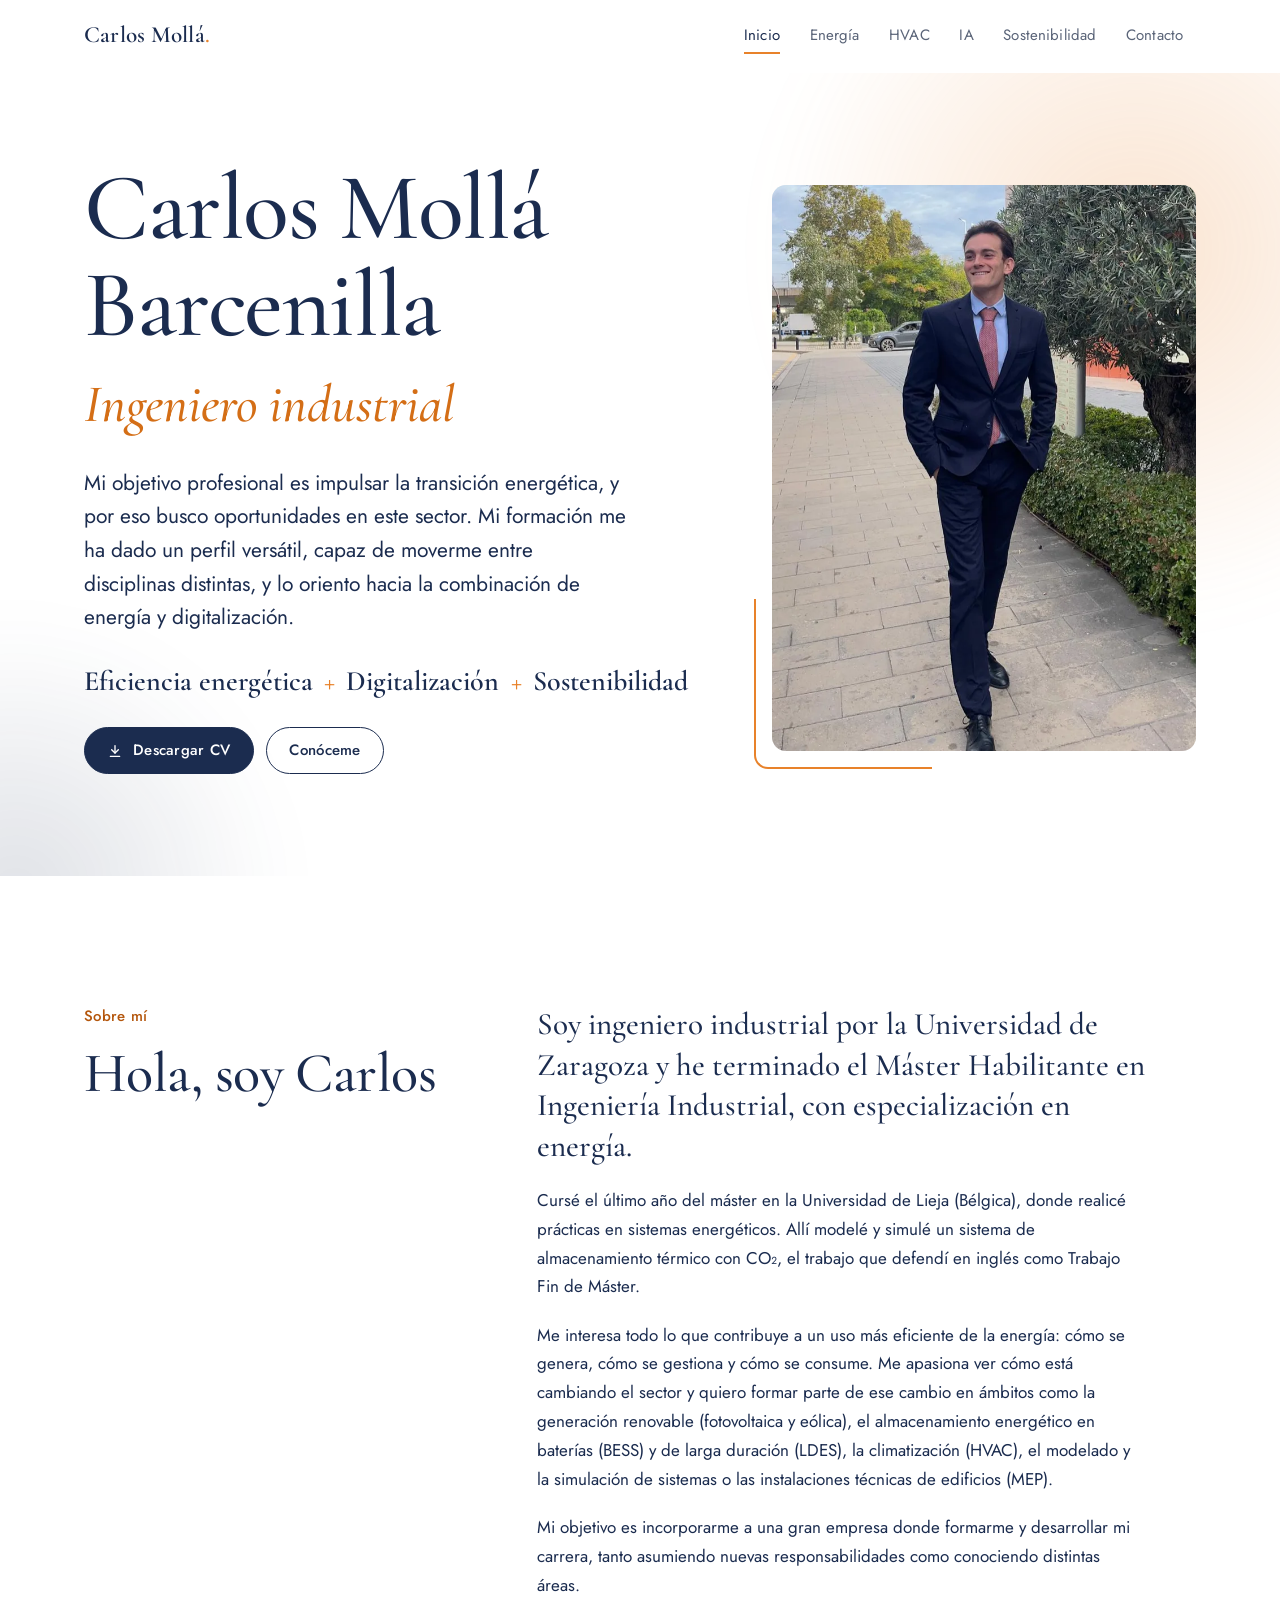
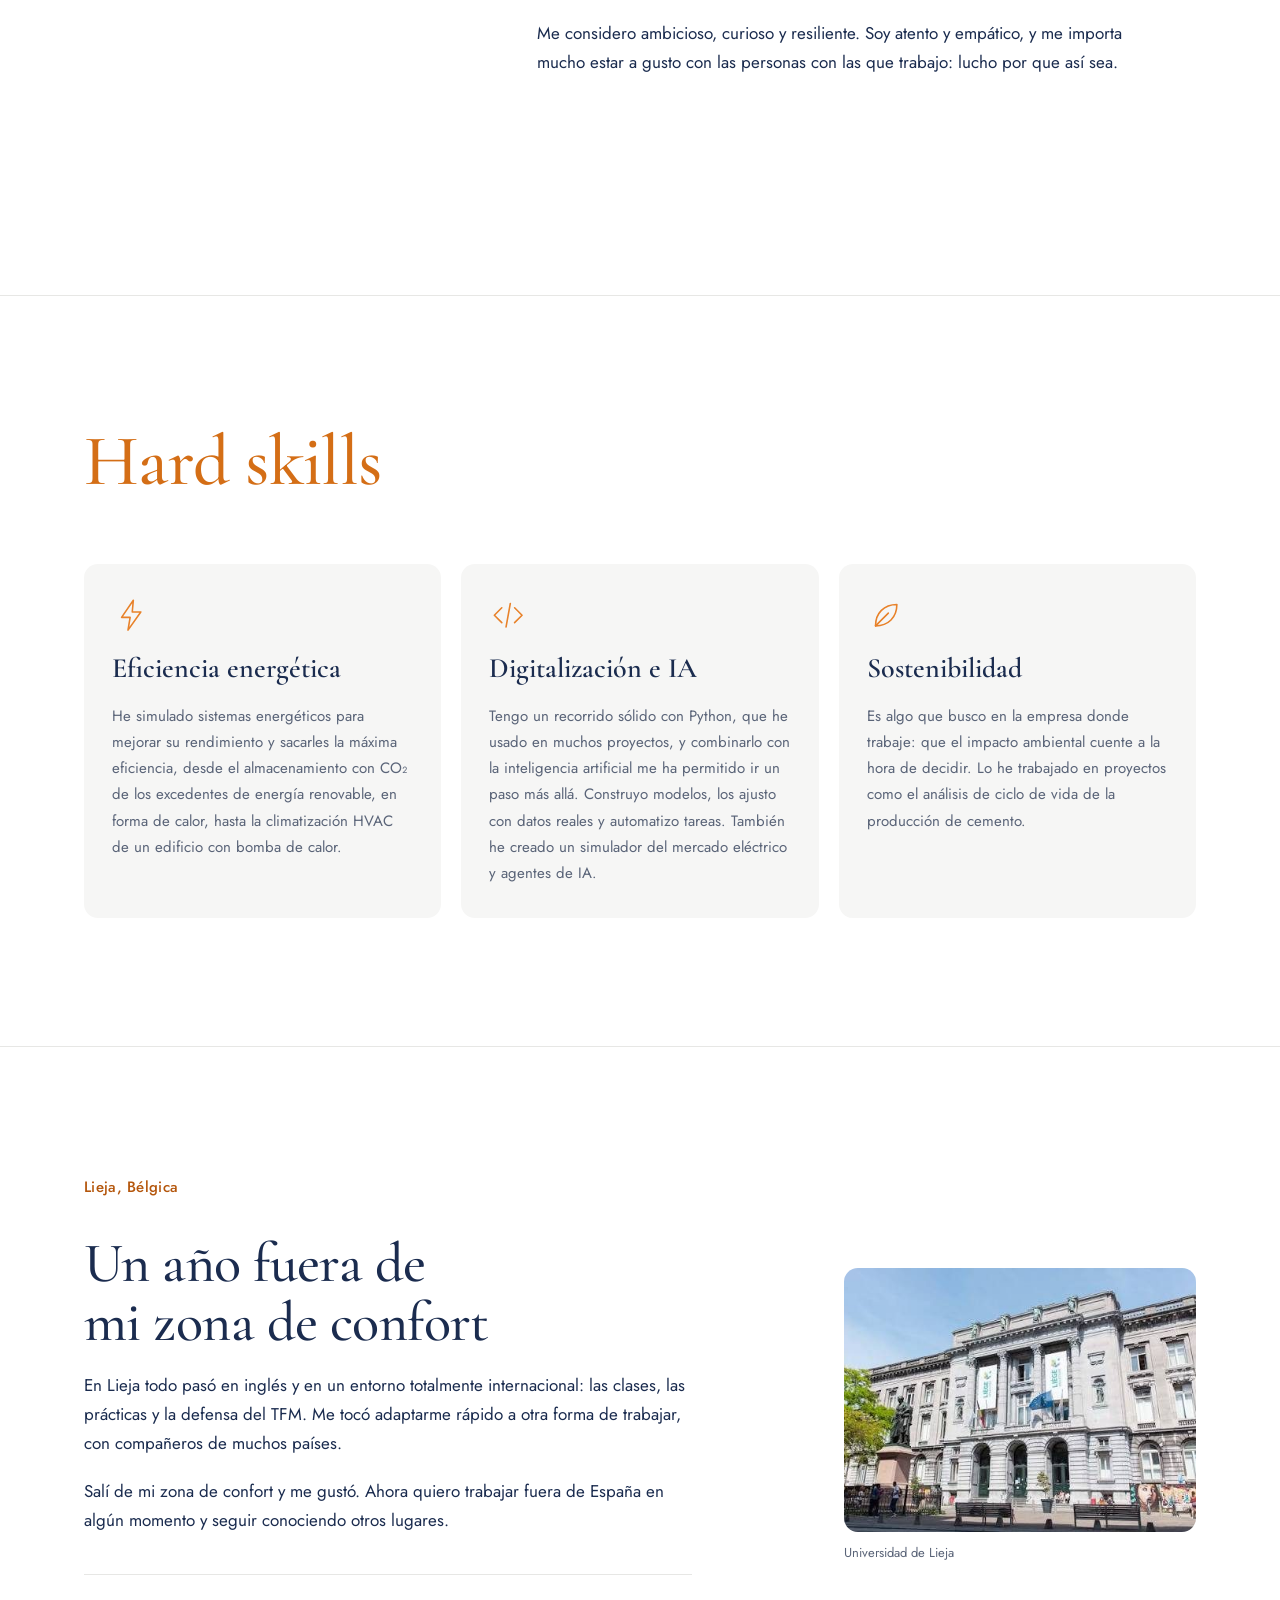
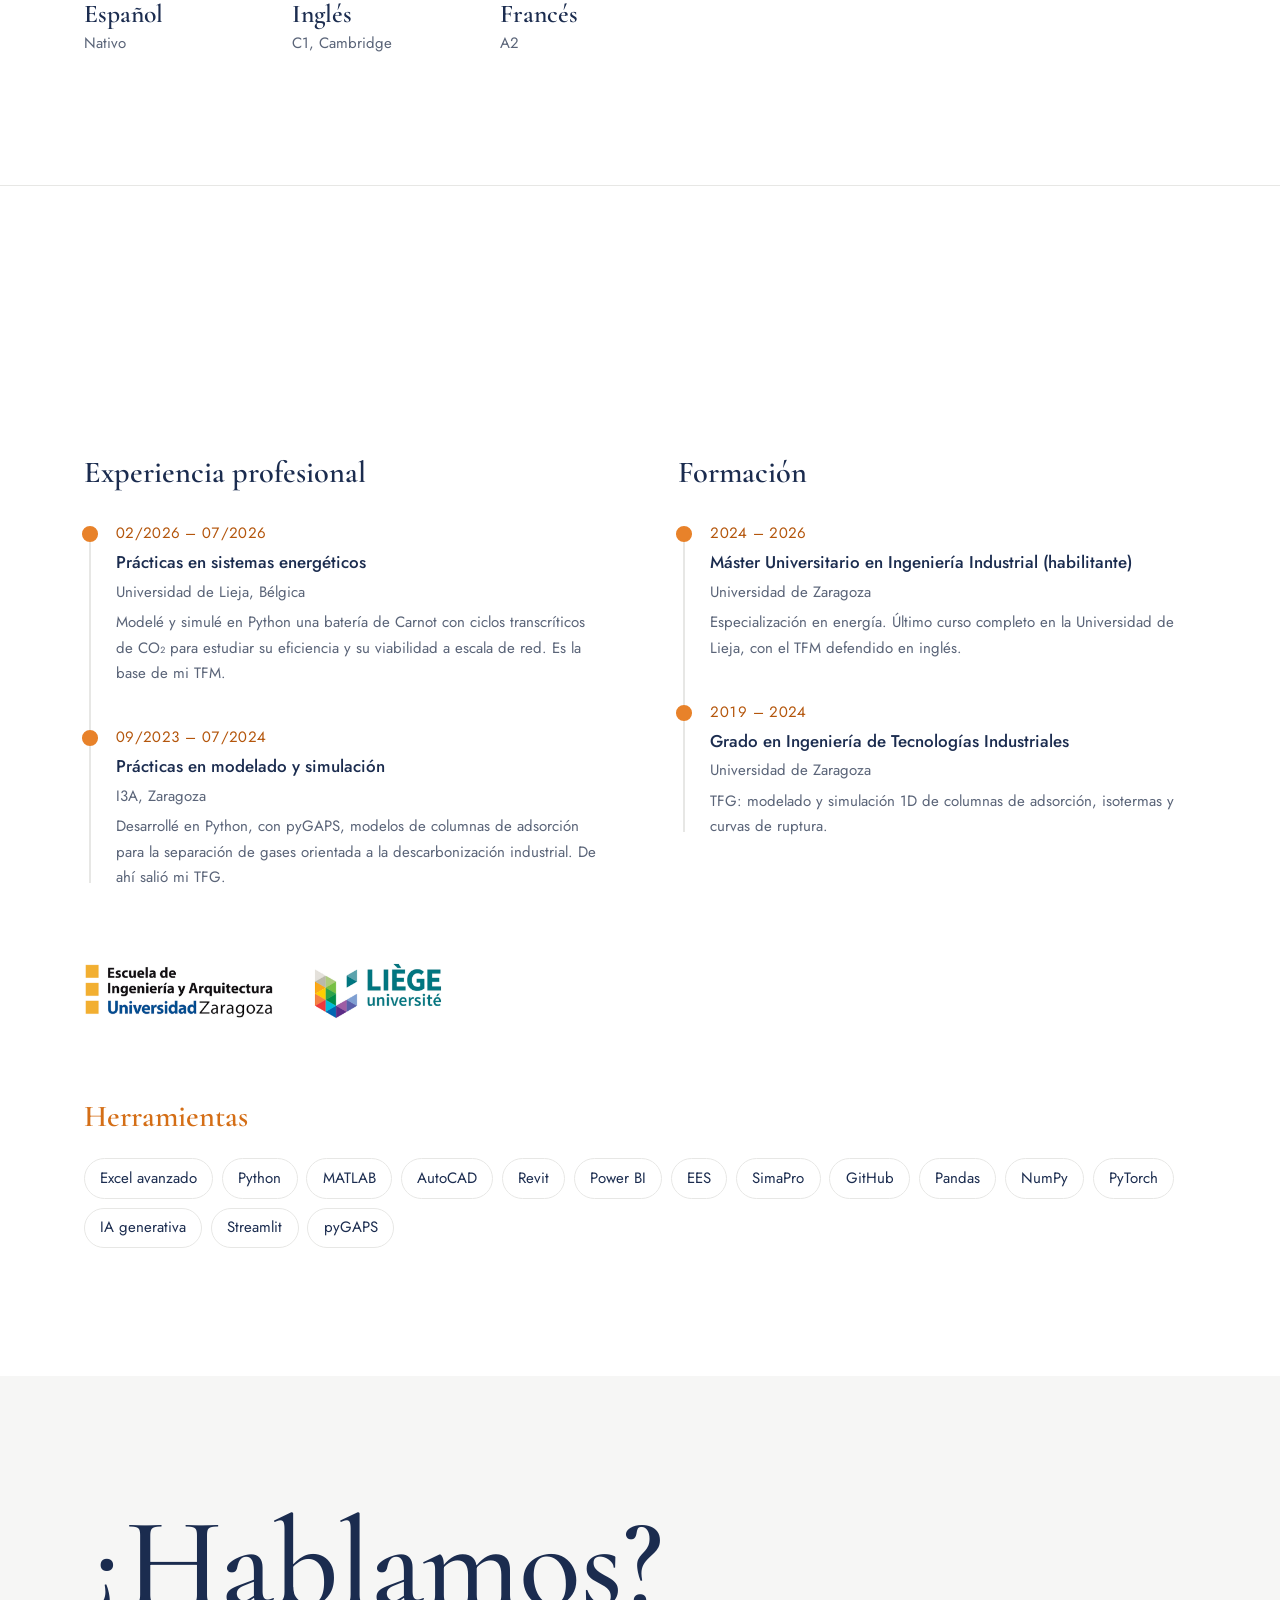
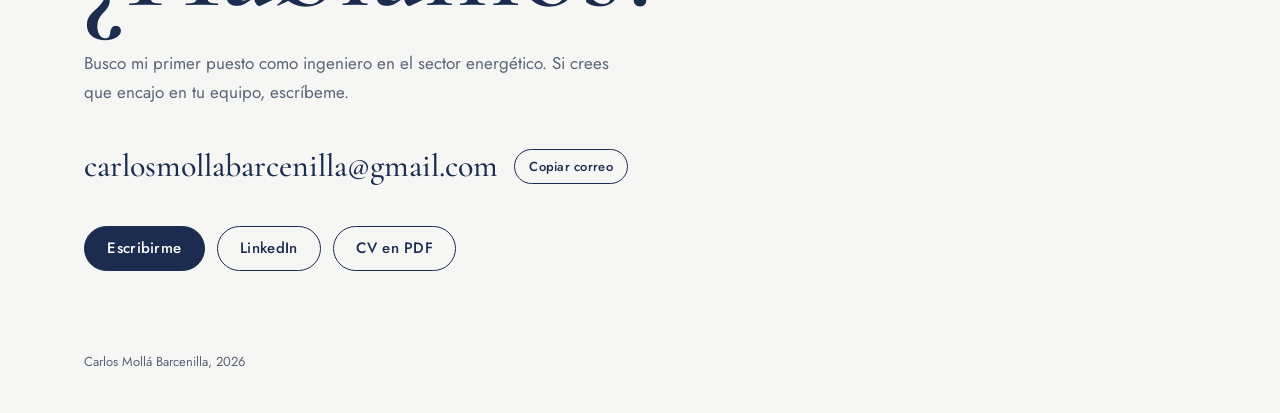
==== index.html @ 8079b9dd "Primera versión de la web portfolio Co-Authored-By: Claude Opus 5.5 <noreply@anthropic.com> Claude-S" ====
<!DOCTYPE html>
<html lang="es" class="carga">
<head>
<meta charset="utf-8">
<meta name="viewport" content="width=device-width, initial-scale=1, viewport-fit=cover">
<title>Carlos Mollá Barcenilla</title>
<meta name="description" content="Ingeniero industrial. Eficiencia energética, digitalización y sostenibilidad: almacenamiento con CO₂, HVAC, Python, IA y análisis de ciclo de vida.">
<meta property="og:title" content="Carlos Mollá Barcenilla, ingeniero industrial">
<meta property="og:description" content="Eficiencia energética + digitalización + sostenibilidad.">
<meta property="og:image" content="assets/inicio/carlos.jpg">
<meta name="theme-color" content="#FFFFFF">
<meta name="color-scheme" content="light">
<link rel="icon" href="assets/favicon.svg" type="image/svg+xml">
<link rel="preconnect" href="https://fonts.googleapis.com">
<link rel="preconnect" href="https://fonts.gstatic.com" crossorigin>
<link rel="stylesheet" href="https://fonts.googleapis.com/css2?family=Cormorant+Garamond:ital,wght@0,500;0,600;1,500&family=Jost:wght@400;500&display=swap">
<link rel="stylesheet" href="css/estilo.css">
</head>
<body>
<a class="saltar" href="#contenido">Saltar al contenido</a>
<div class="progreso" id="progreso" aria-hidden="true"></div>

<header class="cabecera" id="cabecera">
  <div class="envoltura">
    <a class="marca" href="index.html">Carlos Mollá<span>.</span></a>
    <nav class="pestanas" aria-label="Secciones">
      <ul id="pestanas">
        <li><a href="index.html" aria-current="page">Inicio</a></li>
        <li><a href="energia.html">Energía</a></li>
        <li><a href="hvac.html">HVAC</a></li>
        <li><a href="ia.html">IA</a></li>
        <li><a href="sostenibilidad.html">Sostenibilidad</a></li>
        <li><a href="#contacto">Contacto</a></li>
        <li class="indicador" id="indicador" aria-hidden="true"></li>
      </ul>
    </nav>
  </div>
</header>

<main id="contenido">

  <!-- HERO -->
  <section class="hero" aria-labelledby="titulo">
    <div class="halo" aria-hidden="true"></div><div class="halo marino" aria-hidden="true"></div>
    <div class="envoltura">
      <div class="hero-texto">
        <h1 id="titulo"><span class="linea"><span>Carlos Mollá</span></span><span class="linea"><span>Barcenilla</span></span><span class="linea rol"><span>Ingeniero industrial</span></span></h1>
        <p class="hero-entrada">Mi objetivo profesional es impulsar la transición energética, y por eso busco oportunidades en este sector. Mi formación me ha dado un perfil versátil, capaz de moverme entre disciplinas distintas, y lo oriento hacia la combinación de energía y digitalización.</p>
        <p class="ejes" aria-label="Eficiencia energética, digitalización y sostenibilidad">
          <span>Eficiencia energética</span><span class="mas" aria-hidden="true">+</span>
          <span>Digitalización</span><span class="mas" aria-hidden="true">+</span>
          <span>Sostenibilidad</span>
        </p>
        <div class="acciones">
          <a class="boton principal" href="assets/inicio/CV_Carlos_Molla_Barcenilla.pdf" download>
            <svg viewBox="0 0 24 24" fill="none" stroke="currentColor" stroke-width="2" stroke-linecap="round" stroke-linejoin="round" aria-hidden="true"><path d="M12 4v11"/><path d="m7 10 5 5 5-5"/><path d="M5 20h14"/></svg>
            Descargar CV
          </a>
          <a class="boton" href="#sobre-mi">Conóceme</a>
        </div>
      </div>
      <figure class="hero-foto">
        <div class="marco">
          <picture>
            <source srcset="assets/inicio/carlos.webp" type="image/webp">
            <img id="foto" src="assets/inicio/carlos.jpg" width="750" height="1000" alt="Carlos Mollá sonriendo, con traje azul marino, caminando por la calle">
          </picture>
        </div>
      </figure>
    </div>
  </section>

  <!-- SOBRE MÍ -->
  <section class="seccion" id="sobre-mi" aria-labelledby="t-sobre">
    <div class="envoltura sobre">
      <div class="seccion-cabeza revelar">
        <span class="antetitulo">Sobre mí</span>
        <h2 id="t-sobre">Hola, soy Carlos</h2>
      </div>
      <div class="prosa">
        <p class="grande revelar">Soy ingeniero industrial por la Universidad de Zaragoza y he terminado el Máster Habilitante en Ingeniería Industrial, con especialización en energía.</p>
        <p class="revelar">Cursé el último año del máster en la Universidad de Lieja (Bélgica), donde realicé prácticas en sistemas energéticos. Allí modelé y simulé un sistema de almacenamiento térmico con CO₂, el trabajo que defendí en inglés como Trabajo Fin de Máster.</p>
        <p class="revelar">Me interesa todo lo que contribuye a un uso más eficiente de la energía: cómo se genera, cómo se gestiona y cómo se consume. Me apasiona ver cómo está cambiando el sector y quiero formar parte de ese cambio en ámbitos como la generación renovable (fotovoltaica y eólica), el almacenamiento energético en baterías (BESS) y de larga duración (LDES), la climatización (HVAC), el modelado y la simulación de sistemas o las instalaciones técnicas de edificios (MEP).</p>
        <p class="revelar">Mi objetivo es incorporarme a una gran empresa donde formarme y desarrollar mi carrera, tanto asumiendo nuevas responsabilidades como conociendo distintas áreas.</p>
        <p class="revelar">Me considero ambicioso, curioso y resiliente. Soy atento y empático, y me importa mucho estar a gusto con las personas con las que trabajo: lucho por que así sea.</p>
        <p class="cita revelar">En las pestañas superiores encontrarás los proyectos que mejor reflejan mi forma de trabajar.</p>
      </div>
    </div>
  </section>

  <!-- HARD SKILLS -->
  <section class="seccion" aria-labelledby="t-skills">
    <div class="envoltura">
      <div class="seccion-cabeza revelar">
        <h2 id="t-skills" class="titulo-naranja">Hard skills</h2>
      </div>
      <div class="columnas">
        <article class="eje-bloque revelar">
          <svg class="icono" viewBox="0 0 36 36" aria-hidden="true"><path d="M20 4 9 20h8l-2 12 12-17h-8z"/></svg>
          <h3>Eficiencia energética</h3>
          <p>He simulado sistemas energéticos para mejorar su rendimiento y sacarles la máxima eficiencia, desde el almacenamiento con CO₂ de los excedentes de energía renovable, en forma de calor, hasta la climatización HVAC de un edificio con bomba de calor.</p>
        </article>
        <article class="eje-bloque revelar" style="--retraso:.1s">
          <svg class="icono" viewBox="0 0 36 36" aria-hidden="true"><path d="m12 11-7 7 7 7"/><path d="m24 11 7 7-7 7"/><path d="m20 7-4 22"/></svg>
          <h3>Digitalización e IA</h3>
          <p>Tengo un recorrido sólido con Python, que he usado en muchos proyectos, y combinarlo con la inteligencia artificial me ha permitido ir un paso más allá. Construyo modelos, los ajusto con datos reales y automatizo tareas. También he creado un simulador del mercado eléctrico y agentes de IA.</p>
        </article>
        <article class="eje-bloque revelar" style="--retraso:.2s">
          <svg class="icono" viewBox="0 0 36 36" aria-hidden="true"><path d="M8 28c0-12 8-20 20-20 0 12-8 20-20 20z"/><path d="M8 28 20 16"/></svg>
          <h3>Sostenibilidad</h3>
          <p>Es algo que busco en la empresa donde trabaje: que el impacto ambiental cuente a la hora de decidir. Lo he trabajado en proyectos como el análisis de ciclo de vida de la producción de cemento.</p>
        </article>
      </div>
    </div>
  </section>

  <!-- LIEJA -->
  <section class="seccion" aria-labelledby="t-lieja">
    <div class="envoltura lieja">
      <div class="prosa">
        <span class="antetitulo revelar">Lieja, Bélgica</span>
        <h2 id="t-lieja" class="revelar">Un año fuera de mi zona de confort</h2>
        <p class="revelar">En Lieja todo pasó en inglés y en un entorno totalmente internacional: las clases, las prácticas y la defensa del TFM. Me tocó adaptarme rápido a otra forma de trabajar, con compañeros de muchos países.</p>
        <p class="revelar">Salí de mi zona de confort y me gustó. Ahora quiero trabajar fuera de España en algún momento y seguir conociendo otros lugares.</p>
        <ul class="idiomas revelar">
          <li><strong>Español</strong><span>Nativo</span></li>
          <li><strong>Inglés</strong><span>C1, Cambridge</span></li>
          <li><strong>Francés</strong><span>A2</span></li>
        </ul>
      </div>
      <figure class="revelar" style="--retraso:.15s">
        <div class="marco"><img src="assets/inicio/uliege-edificio.jpg" width="597" height="335" alt="Fachada del edificio histórico de la Universidad de Lieja" loading="lazy"></div>
        <figcaption>Universidad de Lieja</figcaption>
      </figure>
    </div>
  </section>

  <!-- TRAYECTORIA -->
  <section class="seccion" aria-labelledby="t-tray">
    <div class="envoltura">
      <div class="seccion-cabeza revelar">
        <h2 id="t-tray" class="titulo-naranja">Trayectoria</h2>
      </div>
      <div class="lineas-tiempo">
        <div>
          <h3 class="revelar">Experiencia profesional</h3>
          <ol class="tiempo" data-linea>
            <li class="revelar">
              <time>02/2026 – 07/2026</time>
              <h4>Prácticas en sistemas energéticos</h4>
              <span class="lugar">Universidad de Lieja, Bélgica</span>
              <p>Modelé y simulé en Python una batería de Carnot con ciclos transcríticos de CO₂ para estudiar su eficiencia y su viabilidad a escala de red. Es la base de mi TFM.</p>
            </li>
            <li class="revelar">
              <time>09/2023 – 07/2024</time>
              <h4>Prácticas en modelado y simulación</h4>
              <span class="lugar">I3A, Zaragoza</span>
              <p>Desarrollé en Python, con pyGAPS, modelos de columnas de adsorción para la separación de gases orientada a la descarbonización industrial. De ahí salió mi TFG.</p>
            </li>
          </ol>
        </div>
        <div>
          <h3 class="revelar">Formación</h3>
          <ol class="tiempo" data-linea>
            <li class="revelar">
              <time>2024 – 2026</time>
              <h4>Máster Universitario en Ingeniería Industrial (habilitante)</h4>
              <span class="lugar">Universidad de Zaragoza</span>
              <p>Especialización en energía. Último curso completo en la Universidad de Lieja, con el TFM defendido en inglés.</p>
            </li>
            <li class="revelar">
              <time>2019 – 2024</time>
              <h4>Grado en Ingeniería de Tecnologías Industriales</h4>
              <span class="lugar">Universidad de Zaragoza</span>
              <p>TFG: modelado y simulación 1D de columnas de adsorción, isotermas y curvas de ruptura.</p>
            </li>
          </ol>
        </div>
      </div>

      <div class="logos revelar" aria-label="Universidades">
        <img src="assets/inicio/eina.png" alt="Escuela de Ingeniería y Arquitectura, Universidad de Zaragoza" width="653" height="192" loading="lazy">
        <img src="assets/inicio/uliege-logo.png" alt="Universidad de Lieja" width="438" height="192" loading="lazy">
      </div>

      <div class="herramientas revelar">
        <span class="antetitulo">Herramientas</span>
        <ul>
          <li>Excel avanzado</li><li>Python</li><li>MATLAB</li><li>AutoCAD</li><li>Revit</li><li>Power BI</li><li>EES</li><li>SimaPro</li>
          <li>GitHub</li><li>Pandas</li><li>NumPy</li><li>PyTorch</li><li>IA generativa</li><li>Streamlit</li><li>pyGAPS</li>
        </ul>
      </div>
    </div>
  </section>
</main>

<footer class="contacto-pie" id="contacto">
  <div class="envoltura">
    <h2 class="revelar">¿Hablamos?</h2>
    <p class="gris revelar" style="max-width:34rem">Busco mi primer puesto como ingeniero en el sector energético. Si crees que encajo en tu equipo, escríbeme.</p>
    <div class="correo revelar">
      <code id="email">carlosmollabarcenilla@gmail.com</code>
      <button class="copiar" type="button" id="copiar">Copiar correo</button>
    </div>
    <div class="acciones revelar">
      <a class="boton principal" href="mailto:carlosmollabarcenilla@gmail.com">Escribirme</a>
      <a class="boton" href="https://www.linkedin.com/in/carlos-moll%C3%A1-barcenilla" target="_blank" rel="noopener">LinkedIn</a>
      <a class="boton" href="assets/inicio/CV_Carlos_Molla_Barcenilla.pdf" download>CV en PDF</a>
    </div>
    <div class="pie-legal">
      <span>Carlos Mollá Barcenilla, <span id="anio">2026</span></span>
    </div>
  </div>
</footer>

<script src="js/main.js"></script>
</body>
</html>
---- css/estilo.css ----
/* Layout: blanco, negro y naranja. Columna editorial con mucho aire; titulares en serif elegante, texto en sans geométrica.
   Diseño de un solo tema (claro) por decisión: no cambia con el modo oscuro del sistema. */
:root {
  --blanco: #FFFFFF;
  --niebla: #F6F6F5;       /* fondos suaves de bloque */
  --negro: #1B2C4F;        /* texto y botones: azul marino (antes negro) */
  --gris: #5A6478;         /* texto secundario (AA sobre blanco) */
  --linea: #E7E7E5;        /* divisores */
  --naranja: #E8822A;      /* acento gráfico */
  --naranja-texto: #B4560C;/* naranja con contraste AA para texto */
  --naranja-titulo: #D46E16; /* naranja para titulares grandes (contraste 3:1+) */
  --marino: #1B2C4F;       /* segundo acento: azul marino */
  --marino-suave: #E9EDF4; /* fondo de toques en marino */

  --f-titulo: "Cormorant Garamond", "Cormorant", Garamond, "Times New Roman", serif;
  --f-texto: "Jost", "Futura", "Century Gothic", "Helvetica Neue", Arial, sans-serif;

  --t-xs: 0.8125rem;
  --t-s: 0.9375rem;
  --t-m: 1.0625rem;
  --t-l: 1.3125rem;
  --t-xl: clamp(2.25rem, 4.6vw, 3.5rem);
  --t-xxl: clamp(3.4rem, 10vw, 8rem);

  --ancho: 72rem;
  --medida: 38rem;
  --radio: 8px;
  --curva: cubic-bezier(.2, .7, .2, 1);
  color-scheme: light;
}

@view-transition { navigation: auto; }

*, *::before, *::after { box-sizing: border-box; }
html { -webkit-text-size-adjust: 100%; scroll-behavior: smooth; }
body {
  margin: 0;
  background: var(--blanco);
  color: var(--negro);
  font-family: var(--f-texto);
  font-size: var(--t-m);
  font-weight: 400;
  line-height: 1.7;
  overflow-x: clip;
}
img { max-width: 100%; height: auto; display: block; }
a { color: inherit; }
:focus-visible { outline: 2px solid var(--naranja-texto); outline-offset: 3px; border-radius: 3px; }
::selection { background: var(--naranja); color: var(--blanco); }
.sr-only { position: absolute; width: 1px; height: 1px; overflow: hidden; clip: rect(0 0 0 0); clip-path: inset(50%); white-space: nowrap; }
.saltar { position: absolute; left: 1rem; top: -4rem; background: var(--negro); color: var(--blanco); padding: .5rem 1rem; z-index: 60; border-radius: var(--radio); }
.saltar:focus { top: 1rem; }

.envoltura {
  max-width: var(--ancho);
  margin-inline: auto;
  padding-left: max(20px, env(safe-area-inset-left, 0px));
  padding-right: max(20px, env(safe-area-inset-right, 0px));
}

/* ---------- Barra de progreso de lectura ---------- */
.progreso {
  position: fixed; top: env(safe-area-inset-top, 0px); left: 0; right: 0; height: 2px; z-index: 40;
  background: linear-gradient(90deg, var(--naranja), var(--marino)); transform-origin: 0 50%; transform: scaleX(var(--p, 0));
}

/* ---------- Cabecera y pestañas ---------- */
body::before { content: ""; position: fixed; inset: 0 0 auto; height: env(safe-area-inset-top, 0px); z-index: 30; background: var(--blanco); }
.cabecera {
  position: sticky; top: env(safe-area-inset-top, 0px); z-index: 20;
  background: rgba(255, 255, 255, .72);
  -webkit-backdrop-filter: saturate(160%) blur(14px);
  backdrop-filter: saturate(160%) blur(14px);
  border-bottom: 1px solid transparent;
  transition: border-color .3s, background .3s;
  view-transition-name: cabecera;
}
.cabecera.con-borde { border-bottom-color: var(--linea); background: rgba(255, 255, 255, .86); }
.cabecera .envoltura { display: flex; align-items: center; gap: 2rem; min-height: 4.5rem; transition: min-height .35s var(--curva); }
.cabecera.con-borde .envoltura { min-height: 3.75rem; }
.marca { font-family: var(--f-titulo); font-weight: 600; font-size: 1.45rem; letter-spacing: .01em; text-decoration: none; white-space: nowrap; line-height: 1; }
.marca span { color: var(--naranja); }
.pestanas { flex: 1; min-width: 0; overflow-x: auto; scrollbar-width: none; }
.pestanas::-webkit-scrollbar { display: none; }
.pestanas ul { list-style: none; margin: 0; padding: 0; display: flex; gap: .25rem; justify-content: flex-end; position: relative; }
.pestanas a {
  display: block; padding: .5rem .8rem; text-decoration: none; font-size: var(--t-s); letter-spacing: .01em;
  color: var(--gris); white-space: nowrap; position: relative; transition: color .25s;
}
.pestanas a:hover, .pestanas a[aria-current="page"] { color: var(--negro); }
.pestanas a.pronto { cursor: default; }
.pestanas a.pronto::after { content: "pronto"; margin-left: .35em; font-size: .7rem; color: var(--naranja-texto); vertical-align: super; }
.indicador {
  position: absolute; bottom: .15rem; height: 2px; background: var(--naranja); left: 0; width: 0;
  transition: transform .45s var(--curva), width .45s var(--curva); pointer-events: none;
}
@media (max-width: 760px) {
  .cabecera .envoltura, .cabecera.con-borde .envoltura { flex-direction: column; align-items: stretch; gap: .1rem; min-height: 0; padding-top: .8rem; }
  .pestanas { margin-inline: -10px; }
  .pestanas ul { justify-content: flex-start; padding-bottom: .3rem; }
}

/* ---------- Tipos comunes ---------- */
h1, h2, h3 { margin: 0; text-wrap: balance; }
h2 { font-family: var(--f-titulo); font-weight: 500; font-size: var(--t-xl); line-height: 1.05; letter-spacing: -.01em; }
h3 { font-family: var(--f-texto); font-weight: 500; font-size: var(--t-l); line-height: 1.3; }
p { margin: 0; }
.seccion { padding-block: clamp(4.5rem, 10vw, 8rem); }
.seccion + .seccion { border-top: 1px solid var(--linea); }
.seccion-cabeza { margin-bottom: clamp(2.25rem, 5vw, 4rem); }
.titulo-naranja { color: var(--naranja-titulo); font-size: clamp(2.8rem, 6vw, 4.5rem); }
.antetitulo { font-size: var(--t-s); color: var(--naranja-texto); font-weight: 500; letter-spacing: .02em; margin-bottom: .9rem; display: block; }
.gris { color: var(--gris); }

/* ---------- Botones ---------- */
.acciones { display: flex; flex-wrap: wrap; gap: .75rem; }
.boton {
  position: relative; overflow: hidden; isolation: isolate;
  display: inline-flex; align-items: center; gap: .6rem; padding: .9rem 1.4rem;
  font: 500 var(--t-s)/1 var(--f-texto); letter-spacing: .02em; text-decoration: none; border-radius: 999px;
  border: 1px solid var(--negro); background: transparent; color: var(--negro); cursor: pointer;
  transition: color .35s var(--curva), border-color .35s;
}
.boton::before {
  content: ""; position: absolute; inset: 0; z-index: -1; background: var(--negro);
  transform: translateY(101%); transition: transform .4s var(--curva);
}
.boton:hover { color: var(--blanco); }
.boton:hover::before { transform: translateY(0); }
.boton.principal { background: var(--negro); color: var(--blanco); }
.boton.principal::before { background: var(--naranja); }
.boton.principal:hover { border-color: var(--naranja); color: var(--negro); }
.boton svg { width: 1rem; height: 1rem; flex: none; }

/* ---------- Hero ---------- */
.hero { position: relative; padding-block: clamp(3rem, 7vw, 6rem) clamp(4rem, 8vw, 7rem); overflow: hidden; }
.hero .envoltura { display: grid; grid-template-columns: minmax(0, 1.25fr) minmax(0, .85fr); gap: clamp(2rem, 5vw, 5rem); align-items: center; position: relative; }
div.halo.marino { width: 34rem; height: 34rem; right: auto; left: -16rem; top: auto; bottom: -18rem; background: radial-gradient(closest-side, rgba(27, 44, 79, .14), rgba(27, 44, 79, 0)); animation-duration: 22s; animation-direction: alternate-reverse; }
div.halo {
  position: absolute; width: 46rem; height: 46rem; right: -14rem; top: -12rem; z-index: 0; pointer-events: none;
  background: radial-gradient(closest-side, rgba(232, 130, 42, .22), rgba(232, 130, 42, 0));
  filter: blur(30px); animation: deriva 18s ease-in-out infinite alternate;
}
@keyframes deriva { to { transform: translate(-6rem, 5rem) scale(1.08); } }
.hero-texto { display: grid; gap: 1.75rem; min-width: 0; position: relative; z-index: 1; }
.hero-nombre { font-size: var(--t-m); letter-spacing: .04em; color: var(--gris); }
.hero h1 {
  font-family: var(--f-titulo); font-weight: 500; font-size: clamp(3rem, 7.4vw, 6.25rem); line-height: .95; letter-spacing: -.015em;
}
.hero h1 .rol { font-size: .56em; color: var(--naranja-titulo); font-style: italic; margin-top: .3em; padding-bottom: .1em; overflow: visible; letter-spacing: 0; line-height: 1.15; }
.carga .hero h1 .linea.rol > span { transform: none; opacity: 0; filter: blur(8px); animation: enfocar 1s var(--curva) .3s forwards; }
.hero h1 .linea { display: block; overflow: hidden; padding-bottom: .08em; }
.hero h1 .linea > span { display: inline-block; }
.hero-entrada { font-size: var(--t-l); line-height: 1.6; max-width: 34rem; font-weight: 400; }
.ejes { display: flex; flex-wrap: wrap; align-items: baseline; gap: .2rem .7rem; font-family: var(--f-titulo); font-size: clamp(1.35rem, 2.4vw, 1.75rem); font-weight: 600; line-height: 1.3; }
.ejes .mas { color: var(--naranja); font-weight: 500; }
.ejes > span:not(.mas) { color: var(--marino); }
.hero-foto { margin: 0; position: relative; z-index: 1; }
.hero-foto .marco { border-radius: 14px; overflow: hidden; aspect-ratio: 3 / 4; background: var(--niebla); }
.hero-foto:hover img { transform: scale(1.02); }
.hero-foto img { transition: transform 1.2s var(--curva); transform-origin: 50% 100%; }
.hero-foto img { width: 100%; height: 100%; object-fit: cover; will-change: transform; }
.hero-foto::after {
  content: ""; position: absolute; left: -1.1rem; bottom: -1.1rem; width: 42%; height: 30%;
  border-left: 2px solid var(--naranja); border-bottom: 2px solid var(--naranja); border-radius: 0 0 0 14px; z-index: -1;
}
@media (max-width: 860px) {
  .hero .envoltura { grid-template-columns: minmax(0, 1fr); }
  .hero-foto { max-width: 21rem; margin-left: 1.1rem; }
}

/* Entrada del hero al cargar (un único momento orquestado) */
.carga .hero h1 .linea > span { transform: translateY(105%); animation: subir 1s var(--curva) forwards; }
.carga .hero h1 .linea:nth-child(2) > span { animation-delay: .1s; }
.carga .hero h1 .linea:nth-child(3) > span { animation-delay: .22s; }
.carga .hero-entrada, .carga .ejes, .carga .hero .acciones, .carga .hero-foto {
  opacity: 0; filter: blur(8px); transform: translateY(14px); animation: enfocar .9s var(--curva) forwards;
}
.carga .hero-entrada { animation-delay: .35s; }
.carga .ejes { animation-delay: .5s; }
.carga .hero .acciones { animation-delay: .62s; }
.carga .hero-foto { animation-delay: .25s; animation-duration: 1.2s; }
@keyframes subir { to { transform: translateY(0); } }
@keyframes enfocar { to { opacity: 1; filter: blur(0); transform: none; } }

/* ---------- Aparición al hacer scroll (solo si JS lo activa) ---------- */
.js-revelar .revelar { opacity: 0; filter: blur(6px); transform: translateY(28px); transition: opacity .9s var(--curva), filter .9s var(--curva), transform .9s var(--curva); transition-delay: var(--retraso, 0s); }
.js-revelar .revelar.visible { opacity: 1; filter: blur(0); transform: none; }

/* ---------- Sobre mí ---------- */
.sobre { display: grid; grid-template-columns: minmax(0, 4fr) minmax(0, 7fr); gap: clamp(2rem, 6vw, 6rem); align-items: start; }
.sobre .seccion-cabeza { position: sticky; top: 7rem; margin: 0; }
.prosa { display: grid; gap: 1.2rem; max-width: var(--medida); }
.prosa .grande { font-family: var(--f-titulo); font-size: clamp(1.5rem, 2.6vw, 1.95rem); line-height: 1.3; font-weight: 500; }
.cita { font-family: var(--f-titulo); font-style: italic; font-size: var(--t-l); color: var(--marino); border-left: 2px solid var(--naranja); padding-left: 1.1rem; }
@media (max-width: 760px) { .sobre { grid-template-columns: minmax(0, 1fr); } .sobre .seccion-cabeza { position: static; } }

/* ---------- Hard skills ---------- */
.columnas { display: grid; grid-template-columns: repeat(3, minmax(0, 1fr)); gap: 1.25rem; }
.eje-bloque {
  padding: 2rem 1.75rem; display: grid; gap: 1rem; align-content: start;
  background: var(--niebla); border-radius: 14px; position: relative; overflow: hidden;
  transition: transform .5s var(--curva), background .4s;
}
.eje-bloque::after {
  content: ""; position: absolute; left: 1.75rem; right: 1.75rem; bottom: 0; height: 2px; background: var(--naranja);
  transform: scaleX(0); transform-origin: left; transition: transform .6s var(--curva);
}
.eje-bloque:hover { transform: translateY(-4px); background: var(--marino-suave); }
.eje-bloque h3 { color: var(--marino); }
.eje-bloque:hover::after { transform: scaleX(1); }
.eje-bloque .icono { width: 2.4rem; height: 2.4rem; stroke: var(--naranja); fill: none; stroke-width: 1.5; stroke-linecap: round; stroke-linejoin: round; transition: transform .6s var(--curva); }
.eje-bloque:hover .icono { transform: rotate(-8deg) scale(1.08); }
.eje-bloque h3 { font-family: var(--f-titulo); font-size: 1.75rem; font-weight: 600; }
.eje-bloque p { color: var(--gris); font-size: var(--t-s); line-height: 1.75; }
@media (max-width: 860px) { .columnas { grid-template-columns: minmax(0, 1fr); } }

/* ---------- Lieja ---------- */
.lieja { display: grid; grid-template-columns: minmax(0, 7fr) minmax(0, 4fr); gap: clamp(2rem, 6vw, 5.5rem); align-items: center; }
.idiomas { list-style: none; margin: 1.25rem 0 0; padding: 1.5rem 0 0; display: grid; grid-template-columns: repeat(3, minmax(0, 1fr)); gap: 1rem; border-top: 1px solid var(--linea); }
.idiomas li { display: grid; gap: .1rem; }
.idiomas strong { font-family: var(--f-titulo); font-size: 1.6rem; font-weight: 600; line-height: 1.2; }
.idiomas span { font-size: var(--t-s); color: var(--gris); }
.lieja figure { margin: 0; max-width: 22rem; justify-self: end; }
.lieja figure .marco { border-radius: 14px; overflow: hidden; }
.lieja figure img { width: 100%; aspect-ratio: 4 / 3; object-fit: cover; transition: transform 1.2s var(--curva); }
.lieja figure:hover img { transform: scale(1.04); }
.lieja figcaption { font-size: var(--t-xs); color: var(--gris); margin-top: .6rem; }
@media (max-width: 860px) { .lieja { grid-template-columns: minmax(0, 1fr); } .lieja figure { justify-self: start; } }
@media (max-width: 420px) { .idiomas { grid-template-columns: minmax(0, 1fr); } }

/* ---------- Trayectoria: dos líneas de tiempo ---------- */
.lineas-tiempo { display: grid; grid-template-columns: repeat(2, minmax(0, 1fr)); gap: clamp(2.5rem, 6vw, 5rem); }
.lineas-tiempo h3 { font-family: var(--f-titulo); font-size: 1.9rem; font-weight: 600; margin-bottom: 1.75rem; color: var(--marino); }
.tiempo { list-style: none; margin: 0; padding: 0 0 0 2rem; position: relative; display: grid; gap: 2.4rem; }
.tiempo::before { content: ""; position: absolute; left: 5px; top: .5rem; bottom: .5rem; width: 2px; background: var(--linea); }
.tiempo::after { content: ""; position: absolute; left: 5px; top: .5rem; bottom: .5rem; width: 2px; background: var(--naranja); transform-origin: top; transform: scaleY(var(--avance, 1)); }
.tiempo li { position: relative; display: grid; gap: .3rem; }
.tiempo li::before {
  content: ""; position: absolute; left: calc(-2rem - 1px); top: .4rem; width: 14px; height: 14px; border-radius: 50%;
  background: var(--blanco); border: 2px solid var(--naranja); transition: background .4s, transform .4s var(--curva);
}
.tiempo li.visible::before, .tiempo li:hover::before { background: var(--naranja); transform: scale(1.15); }
.tiempo time { font-size: var(--t-s); color: var(--naranja-texto); font-variant-numeric: tabular-nums; letter-spacing: .02em; }
.tiempo h4 { margin: 0; font-size: var(--t-m); font-weight: 500; line-height: 1.4; }
.tiempo .lugar { display: flex; align-items: center; gap: .6rem; color: var(--gris); font-size: var(--t-s); }
.tiempo p { color: var(--gris); font-size: var(--t-s); }
@media (max-width: 860px) { .lineas-tiempo { grid-template-columns: minmax(0, 1fr); } }

.logos { margin-top: clamp(3rem, 6vw, 4.5rem); display: flex; flex-wrap: wrap; align-items: center; gap: 2.5rem; }
.logos img { height: 3.5rem; width: auto; }
.herramientas { margin-top: clamp(3rem, 6vw, 4.5rem); display: grid; gap: 1rem; }
.herramientas .antetitulo { font-family: var(--f-titulo); font-size: 1.9rem; font-weight: 600; letter-spacing: 0; margin: 0; color: var(--naranja-titulo); }
.herramientas ul { list-style: none; margin: 0; padding: 0; display: flex; flex-wrap: wrap; gap: .55rem; }
.herramientas li { font-size: var(--t-s); padding: .4rem .95rem; border: 1px solid var(--linea); border-radius: 999px; transition: border-color .3s, color .3s; }
.herramientas li:hover { border-color: var(--marino); color: var(--marino); background: var(--marino-suave); }

/* ---------- Contacto / pie ---------- */
.contacto-pie { padding-block: clamp(5rem, 10vw, 8rem) 2.5rem; background: var(--niebla); position: relative; overflow: hidden; }
.contacto-pie h2 { color: var(--marino); font-size: var(--t-xxl); line-height: .95; margin-bottom: 1.5rem; }
.correo { display: flex; flex-wrap: wrap; align-items: center; gap: .75rem 1rem; margin-block: 2rem; }
.correo code { font-family: var(--f-titulo); font-size: clamp(1.4rem, 3vw, 2rem); font-weight: 500; user-select: all; overflow-wrap: anywhere; }
.copiar { font: 500 var(--t-xs) var(--f-texto); letter-spacing: .02em; padding: .45rem .9rem; border: 1px solid var(--negro); background: transparent; color: var(--negro); border-radius: 999px; cursor: pointer; transition: background .3s, color .3s; }
.copiar:hover { background: var(--negro); color: var(--blanco); }
.pie-legal { margin-top: 5rem; display: flex; justify-content: space-between; flex-wrap: wrap; gap: 1rem; font-size: var(--t-xs); color: var(--gris); }

@media (prefers-reduced-motion: reduce) {
  *, *::before, *::after { animation: none !important; transition: none !important; scroll-behavior: auto !important; }
  .carga .hero h1 .linea > span { transform: none; opacity: 1; filter: none; }
  .carga .hero-entrada, .carga .ejes, .carga .hero .acciones, .carga .hero-foto { opacity: 1; filter: none; transform: none; }
  .js-revelar .revelar { opacity: 1; filter: none; transform: none; }
  .hero-foto img { height: 100%; transform: none !important; }
  @view-transition { navigation: none; }
}

/* =========================================================
   Páginas de proyecto (Energía y siguientes)
   ========================================================= */
.proyecto-cabeza { position: relative; overflow: hidden; padding-block: clamp(3rem, 7vw, 5.5rem) clamp(3rem, 6vw, 4.5rem); }
.proyecto-cabeza .envoltura { position: relative; z-index: 1; display: grid; gap: 1.4rem; }
.proyecto-cabeza h1 { font-family: var(--f-titulo); font-weight: 500; font-size: clamp(2.8rem, 7vw, 5.6rem); line-height: .98; letter-spacing: -.015em; max-width: 14ch; }
.proyecto-cabeza .entrada { font-size: var(--t-l); line-height: 1.6; max-width: 40rem; }
.proyecto-cabeza .original { font-family: var(--f-titulo); font-style: italic; font-size: 1.2rem; color: var(--gris); max-width: 40rem; }
.datos { list-style: none; margin: 1rem 0 0; padding: 1.5rem 0 0; border-top: 1px solid var(--linea); display: grid; grid-template-columns: repeat(3, minmax(0, 1fr)); gap: 1.5rem; max-width: 52rem; }
.datos li { display: grid; gap: .15rem; }
.datos strong { font-family: var(--f-titulo); font-weight: 600; font-size: clamp(1.9rem, 3.6vw, 2.6rem); line-height: 1.05; color: var(--naranja-titulo); font-variant-numeric: lining-nums; }
.datos span { font-size: var(--t-s); color: var(--gris); }
@media (max-width: 560px) { .datos { grid-template-columns: minmax(0, 1fr); gap: 1rem; } }

.dos-col { display: grid; grid-template-columns: minmax(0, 5fr) minmax(0, 7fr); gap: clamp(2rem, 6vw, 5.5rem); align-items: start; }
.dos-col .seccion-cabeza { margin: 0; }
@media (max-width: 860px) { .dos-col { grid-template-columns: minmax(0, 1fr); } }
.lista-ventajas { list-style: none; margin: 0; padding: 0; display: grid; grid-template-columns: repeat(2, minmax(0, 1fr)); gap: 1.25rem 2rem; }
.lista-ventajas li, .lista-ventajas > div { display: grid; align-content: start; gap: .3rem; padding-top: 1rem; border-top: 2px solid var(--naranja); }
.lista-ventajas strong { font-weight: 500; }
.lista-ventajas span { color: var(--gris); font-size: var(--t-s); }
@media (max-width: 560px) { .lista-ventajas { grid-template-columns: minmax(0, 1fr); } }
.nota { font-size: var(--t-xs); color: var(--gris); }

/* ---------- Animación: batería de Carnot ---------- */
.bateria { margin-top: clamp(2.5rem, 5vw, 3.5rem); padding: clamp(1.25rem, 3vw, 2rem); background: var(--niebla); border-radius: 18px; display: grid; gap: 1.5rem; }
.bat-cabeza { display: flex; flex-wrap: wrap; justify-content: space-between; align-items: center; gap: .75rem 1.5rem; }
.bat-estado { display: flex; align-items: baseline; gap: .9rem; flex-wrap: wrap; }
.bat-hora { font-family: var(--f-titulo); font-size: 2rem; font-weight: 600; font-variant-numeric: tabular-nums; line-height: 1; min-width: 4.2ch; }
.bat-modo { font-size: var(--t-s); font-weight: 500; padding: .3rem .8rem; border-radius: 999px; background: var(--blanco); border: 1px solid var(--linea); transition: background .3s, color .3s, border-color .3s; }
.bat-modo[data-modo="carga"] { background: #FCEBDD; border-color: #F3C9A2; color: var(--naranja-texto); }
.bat-modo[data-modo="descarga"] { background: var(--marino-suave); border-color: #C9D3E6; color: var(--marino); }
.bat-boton { font: 500 var(--t-xs) var(--f-texto); padding: .45rem .95rem; border-radius: 999px; border: 1px solid var(--negro); background: transparent; color: var(--negro); cursor: pointer; }
.bat-boton:hover { background: var(--negro); color: var(--blanco); }
.bat-grafica svg { width: 100%; height: auto; display: block; }
.bat-grafica .eje { fill: var(--gris); font: 400 12px var(--f-texto); }
.bat-grafica .rejilla { stroke: var(--linea); stroke-width: 1; }
.bat-grafica .gen { fill: rgba(232, 130, 42, .18); stroke: var(--naranja); stroke-width: 2; }
.bat-grafica .exc { fill: rgba(232, 130, 42, .45); }
.bat-grafica .dem { fill: none; stroke: var(--marino); stroke-width: 2; stroke-dasharray: 6 5; }
.bat-grafica .cursor { stroke: var(--marino); stroke-width: 1.5; }
.leyenda { display: flex; flex-wrap: wrap; gap: .4rem 1.2rem; font-size: var(--t-xs); color: var(--gris); margin-top: .4rem; }
.leyenda i { display: inline-block; width: 14px; height: 10px; border-radius: 2px; margin-right: .4rem; vertical-align: -1px; }

.flujo { display: grid; grid-template-columns: minmax(0, .8fr) 2.2rem minmax(0, 1.1fr) 2.2rem minmax(0, 1.25fr) 2.2rem minmax(0, 1.1fr) 2.2rem minmax(0, .8fr); align-items: center; }
.nodo { background: var(--blanco); border: 1px solid var(--linea); border-radius: 14px; padding: .9rem .8rem; display: grid; gap: .3rem; justify-items: center; text-align: center; min-height: 9.5rem; align-content: center; transition: border-color .4s, box-shadow .4s, transform .4s var(--curva); }
.nodo .fase { font-size: .72rem; letter-spacing: .03em; color: var(--gris); }
.nodo strong { font-family: var(--f-titulo); font-size: 1.7rem; font-weight: 600; line-height: 1; }
.nodo small { font-size: .78rem; color: var(--gris); line-height: 1.35; }
.nodo svg { width: 2.2rem; height: 2.2rem; }
.nodo.activo { border-color: var(--naranja); box-shadow: 0 0 0 3px rgba(232, 130, 42, .18); transform: translateY(-2px); }
.nodo.tfm { border-width: 2px; border-color: var(--marino); }
.nodo.tfm.activo { box-shadow: 0 0 0 4px rgba(27, 44, 79, .14); }
.nodo .sello { font-size: .68rem; font-weight: 500; color: var(--blanco); background: var(--marino); border-radius: 999px; padding: .15rem .55rem; }
.depositos { display: flex; gap: .6rem; align-items: flex-end; }
.deposito { width: 2.4rem; height: 4.2rem; border: 2px solid var(--marino); border-radius: 8px 8px 6px 6px; position: relative; overflow: hidden; background: var(--blanco); }
.deposito span { position: absolute; left: 0; right: 0; bottom: 0; height: var(--nivel, 40%); transition: height .25s linear; }
.deposito.caliente span { background: linear-gradient(180deg, #F29A4A, #D9661A); }
.deposito.frio span { background: linear-gradient(180deg, #8DB9E2, #3E78B3); }
.deposito-et { font-size: .68rem; color: var(--gris); display: block; text-align: center; margin-top: .25rem; }
.flecha { height: 4px; border-radius: 4px; background: var(--linea); position: relative; margin-inline: 3px; }
.flecha::after { content: ""; position: absolute; right: -4px; top: 50%; width: 9px; height: 9px; border-top: 3px solid var(--linea); border-right: 3px solid var(--linea); transform: translateY(-50%) rotate(45deg); }
.flecha.activo { background: repeating-linear-gradient(90deg, var(--naranja) 0 10px, rgba(232, 130, 42, .25) 10px 16px); background-size: 32px 4px; animation: correr .6s linear infinite; }
.flecha.activo::after { border-color: var(--naranja); }
.flecha.descarga.activo { background: repeating-linear-gradient(90deg, var(--marino) 0 10px, rgba(27, 44, 79, .2) 10px 16px); background-size: 32px 4px; }
.flecha.descarga.activo::after { border-color: var(--marino); }
@keyframes correr { to { background-position: 32px 0; } }
@media (max-width: 860px) {
  .flujo { grid-template-columns: minmax(0, 1fr); justify-items: stretch; }
  .nodo { min-height: 0; grid-template-columns: auto 1fr; justify-items: start; text-align: left; column-gap: 1rem; padding: .8rem 1rem; }
  .nodo > * { grid-column: 2; }
  .nodo > svg, .nodo > .depositos { grid-column: 1; grid-row: 1 / span 4; align-self: center; }
  .flecha { width: 4px; height: 1.6rem; justify-self: center; margin: 4px 0 8px; }
  .flecha::after { right: auto; left: 50%; top: auto; bottom: -4px; transform: translateX(-50%) rotate(135deg); }
  .flecha.activo, .flecha.descarga.activo { background-size: 4px 32px; animation-name: correr-v; }
  .flecha.activo { background-image: repeating-linear-gradient(180deg, var(--naranja) 0 10px, rgba(232, 130, 42, .25) 10px 16px); }
  .flecha.descarga.activo { background-image: repeating-linear-gradient(180deg, var(--marino) 0 10px, rgba(27, 44, 79, .2) 10px 16px); }
}
@keyframes correr-v { to { background-position: 0 32px; } }

/* ---------- Diagrama T-s ---------- */
.ciclo-bloque { display: grid; grid-template-columns: minmax(0, 7fr) minmax(0, 5fr); gap: clamp(2rem, 5vw, 4rem); align-items: center; }
@media (max-width: 860px) { .ciclo-bloque { grid-template-columns: minmax(0, 1fr); } }
.diagrama { margin: 0; min-width: 0; }
.diagrama svg { width: 100%; height: auto; overflow: visible; }
.diagrama .rejilla line { stroke: var(--linea); stroke-width: 1; }
.diagrama .eje { fill: var(--gris); font: 400 12px var(--f-texto); }
.diagrama .eje-titulo { fill: var(--gris); font: 500 12px var(--f-texto); }
.diagrama .campana { fill: none; stroke: var(--marino); stroke-width: 1.5; }
.diagrama .critico { stroke: var(--gris); stroke-dasharray: 3 4; stroke-width: 1; }
.diagrama .ciclo { fill: none; stroke: var(--naranja); stroke-width: 3; stroke-linejoin: round; stroke-linecap: round; }
.diagrama .estado circle.punto { fill: var(--naranja); stroke: var(--blanco); stroke-width: 2.5; }
.diagrama .estado circle.aura { fill: var(--naranja); opacity: 0; transition: opacity .25s; }
.diagrama .estado text { fill: var(--marino); font: 600 13px var(--f-texto); }
.diagrama .estado { cursor: pointer; outline: none; }
.diagrama .estado:hover circle.aura, .diagrama .estado:focus-visible circle.aura, .diagrama .estado.activo circle.aura { opacity: .25; }
.diagrama .estado:focus-visible circle.punto { stroke: var(--marino); }
.js-revelar .diagrama.visible .campana { stroke-dasharray: 1200; stroke-dashoffset: 1200; animation: trazo 1.4s cubic-bezier(.6,0,.2,1) .1s forwards; }
.js-revelar .diagrama.visible .ciclo { stroke-dasharray: 1000; stroke-dashoffset: 1000; animation: trazo 1.8s cubic-bezier(.6,0,.2,1) .8s forwards; }
@keyframes trazo { to { stroke-dashoffset: 0; } }
.diagrama .ciclo { transition: opacity .35s; }
.diagrama .fuente-cal, .diagrama .fuente-fri { fill: none; stroke-width: 2.2; stroke-linecap: round; opacity: .85; transition: opacity .35s, stroke-width .35s; }
.diagrama .fuente-cal { stroke: #D2463C; }
.diagrama .fuente-fri { stroke: #3E78B3; }
.diagrama .et-cal, .diagrama .et-fri { font: 500 12px var(--f-texto); transition: opacity .35s; }
.diagrama .et-cal { fill: #B23A31; }
.diagrama .et-fri { fill: #2F6497; }
.diagrama .tramo { fill: none; stroke: var(--marino); stroke-width: 5.5; stroke-linecap: round; stroke-linejoin: round; stroke-dasharray: 1; stroke-dashoffset: 1; opacity: 0; pointer-events: none; }
.diagrama .tramo.activo { opacity: 1; animation: recorrer .7s var(--curva) forwards; }
@keyframes recorrer { to { stroke-dashoffset: 0; } }
.diagrama.con-tramo .ciclo { opacity: .35; }
.diagrama.con-tramo .fuente-cal, .diagrama.con-tramo .et-cal, .diagrama.con-tramo .fuente-fri, .diagrama.con-tramo .et-fri { opacity: .25; }
.diagrama[data-tramo="1"] .fuente-cal, .diagrama[data-tramo="1"] .et-cal, .diagrama[data-tramo="3"] .fuente-fri, .diagrama[data-tramo="3"] .et-fri { opacity: 1; stroke-width: 3.5; }
.pasos-ciclo { list-style: none; margin: 0; padding: 0; display: grid; gap: .5rem; }
.pasos-ciclo li { padding: .85rem 1rem; border-radius: 12px; border: 1px solid var(--linea); cursor: pointer; transition: border-color .3s, background .3s; display: grid; gap: .15rem; }
.pasos-ciclo li strong { font-weight: 500; }
.pasos-ciclo li span { color: var(--gris); font-size: var(--t-s); }
.pasos-ciclo li.activo, .pasos-ciclo li:hover { border-color: var(--naranja); background: #FFF7F0; }
.pasos-ciclo li:focus-visible { outline: 2px solid var(--naranja-texto); outline-offset: 2px; }
.por-que { margin-top: clamp(2.5rem, 5vw, 3.5rem); display: grid; grid-template-columns: repeat(4, minmax(0, 1fr)); gap: 1.25rem; }
.por-que div { display: grid; gap: .3rem; align-content: start; }
.por-que strong { font-family: var(--f-titulo); font-size: 1.45rem; font-weight: 600; color: var(--marino); line-height: 1.15; }
.por-que span { color: var(--gris); font-size: var(--t-s); }
@media (max-width: 860px) { .por-que { grid-template-columns: repeat(2, minmax(0, 1fr)); } }
@media (max-width: 480px) { .por-que { grid-template-columns: minmax(0, 1fr); } }

/* ---------- Pasos numerados (método) ---------- */
.metodo { list-style: none; margin: 0; padding: 0; display: grid; grid-template-columns: repeat(3, minmax(0, 1fr)); gap: 1.25rem; counter-reset: paso; }
.metodo li { counter-increment: paso; padding: 1.75rem 1.5rem; background: var(--niebla); border-radius: 14px; display: grid; gap: .6rem; align-content: start; }
.metodo li::before { content: counter(paso); font-family: var(--f-titulo); font-size: 2.6rem; line-height: 1; color: var(--naranja-titulo); font-weight: 500; }
.metodo h3 { font-family: var(--f-titulo); font-size: 1.6rem; font-weight: 600; color: var(--marino); }
.metodo p { color: var(--gris); font-size: var(--t-s); }
@media (max-width: 860px) { .metodo { grid-template-columns: minmax(0, 1fr); } }

/* ---------- Carrusel de resultados ---------- */
.carrusel { position: relative; }
.carrusel-pista { display: flex; overflow-x: auto; scroll-snap-type: x mandatory; scroll-behavior: smooth; gap: 1.5rem; scrollbar-width: none; overscroll-behavior-x: contain; }
.carrusel-pista::-webkit-scrollbar { display: none; }
.diapositiva { flex: 0 0 100%; scroll-snap-align: start; display: grid; grid-template-columns: minmax(0, 7fr) minmax(0, 4fr); gap: clamp(1.5rem, 4vw, 3rem); align-items: center; }
.diapositiva figure { margin: 0; background: var(--blanco); border: 1px solid var(--linea); border-radius: 14px; padding: clamp(.6rem, 2vw, 1.2rem); }
.diapositiva figure button { all: unset; display: block; width: 100%; cursor: zoom-in; border-radius: 8px; }
.diapositiva figure button:focus-visible { outline: 2px solid var(--naranja-texto); outline-offset: 3px; }
.diapositiva img { display: block; width: auto; height: auto; max-width: 100%; max-height: 30rem; margin-inline: auto; }
.diapositiva .texto { display: grid; gap: .8rem; }
.diapositiva .num { font-size: var(--t-s); color: var(--naranja-texto); font-variant-numeric: tabular-nums; }
.diapositiva h3 { font-family: var(--f-titulo); font-size: clamp(1.7rem, 3vw, 2.2rem); font-weight: 600; color: var(--marino); line-height: 1.1; }
.diapositiva p { color: var(--gris); }
.diapositiva .clave { color: var(--negro); font-weight: 500; }
@media (max-width: 860px) { .diapositiva { grid-template-columns: minmax(0, 1fr); align-items: start; } }
.carrusel-controles { display: flex; align-items: center; gap: 1rem; margin-top: 1.75rem; flex-wrap: wrap; }
.carrusel-boton { width: 3rem; height: 3rem; border-radius: 50%; border: 1px solid var(--negro); background: transparent; color: var(--negro); cursor: pointer; display: grid; place-items: center; transition: background .3s, color .3s, opacity .3s; }
.carrusel-boton:hover { background: var(--negro); color: var(--blanco); }
.carrusel-boton[aria-disabled="true"] { opacity: .3; cursor: default; }
.carrusel-boton svg { width: 1.2rem; height: 1.2rem; }
.puntos { display: flex; gap: .45rem; flex-wrap: wrap; }
.puntos button { width: .65rem; height: .65rem; border-radius: 999px; border: 0; padding: 0; background: var(--linea); cursor: pointer; transition: width .35s var(--curva), background .3s; }
.puntos button[aria-current="true"] { width: 1.8rem; background: var(--naranja); }
.contador { margin-left: auto; font-size: var(--t-s); color: var(--gris); font-variant-numeric: tabular-nums; }
.grafica-svg { background: var(--blanco); }
.grafica-svg svg { width: 100%; height: auto; display: block; }
.grafica-svg .eje { fill: var(--gris); font: 400 13px var(--f-texto); }
.grafica-svg .titulo-eje { fill: var(--gris); font: 500 13px var(--f-texto); }

/* Visor de imagen ampliada */
.visor { border: 0; padding: 0; background: transparent; max-width: min(96vw, 1400px); max-height: 94vh; }
.visor::backdrop { background: rgba(18, 26, 44, .82); backdrop-filter: blur(4px); }
.visor img { max-width: 100%; max-height: 88vh; border-radius: 10px; background: var(--blanco); }
.visor button { position: absolute; top: .5rem; right: .5rem; border: 0; border-radius: 999px; background: var(--blanco); color: var(--negro); font: 500 var(--t-xs) var(--f-texto); padding: .45rem .9rem; cursor: pointer; }

/* ---------- Conclusiones ---------- */
.conclusiones { display: grid; gap: 1rem; }
.conclusiones li { padding-left: 1.4rem; position: relative; }
.conclusiones li::before { content: ""; position: absolute; left: 0; top: .7em; width: .55rem; height: .55rem; border-radius: 50%; background: var(--naranja); }
.conclusiones { list-style: none; margin: 0; padding: 0; }
.caja-descarga { margin-top: 2.5rem; padding: 1.5rem 1.75rem; border-radius: 14px; background: var(--marino); color: var(--blanco); display: flex; flex-wrap: wrap; align-items: center; justify-content: space-between; gap: 1rem 2rem; }
.caja-descarga p { color: #D6DDEA; font-size: var(--t-s); }
.caja-descarga strong { font-family: var(--f-titulo); font-size: 1.6rem; font-weight: 600; color: var(--blanco); display: block; }
.caja-descarga .boton { border-color: var(--blanco); color: var(--blanco); }
.caja-descarga .boton::before { background: var(--naranja); }
.caja-descarga .boton:hover { border-color: var(--naranja); color: var(--negro); }

.siguiente-proyecto { display: flex; justify-content: space-between; gap: 1rem; flex-wrap: wrap; padding-block: 2.5rem; border-top: 1px solid var(--linea); }
.siguiente-proyecto a { text-decoration: none; display: grid; gap: .2rem; }
.siguiente-proyecto span { font-size: var(--t-xs); color: var(--gris); }
.siguiente-proyecto strong { font-family: var(--f-titulo); font-size: 1.6rem; font-weight: 600; }
.siguiente-proyecto a:hover strong { color: var(--naranja-titulo); }

@media (prefers-reduced-motion: reduce) {
  .flecha.activo, .flecha.descarga.activo { animation: none; }
  .js-revelar .diagrama.visible .campana, .js-revelar .diagrama.visible .ciclo { stroke-dashoffset: 0; animation: none; }
  .diagrama .tramo.activo { animation: none; stroke-dashoffset: 0; }
  .carrusel-pista { scroll-behavior: auto; }
}

/* ---------- Cabecera de proyecto con mini-planta ---------- */
.proyecto-rejilla { grid-template-columns: minmax(0, 1.15fr) minmax(0, .85fr); align-items: center; column-gap: clamp(2rem, 5vw, 4.5rem); }
.proyecto-texto { display: grid; gap: 1.4rem; min-width: 0; }
@media (max-width: 960px) { .proyecto-rejilla { grid-template-columns: minmax(0, 1fr); } }
.mini-planta { margin: 0; background: var(--blanco); border: 1px solid var(--linea); border-radius: 18px; padding: clamp(.8rem, 2.5vw, 1.4rem); box-shadow: 0 18px 40px -28px rgba(27, 44, 79, .35); }
.mini-planta svg { width: 100%; height: auto; display: block; }
.mp-tubo { fill: none; stroke: var(--linea); stroke-width: 8; stroke-linecap: round; }
.mp-part-el { fill: var(--marino); }
.mp-part-cal { fill: var(--naranja); }
.mp-sol circle { fill: #F6B54E; }
.mp-sol path { stroke: #F6B54E; stroke-width: 2.5; stroke-linecap: round; fill: none; }
.mp-torre { stroke: var(--marino); stroke-width: 4; stroke-linecap: round; }
.mp-aspas path { fill: var(--marino); }
.mp-aspas circle { fill: var(--blanco); stroke: var(--marino); stroke-width: 2.5; }
.mp-deposito { fill: var(--niebla); }
.mp-borde { fill: none; stroke: var(--marino); stroke-width: 2.5; }
.mp-maquina { fill: var(--blanco); stroke: var(--marino); stroke-width: 2.5; }
.mp-aro { fill: var(--niebla); stroke: var(--linea); stroke-width: 1.5; }
.mp-rotor path { fill: none; stroke: var(--marino); stroke-width: 3.2; stroke-linecap: round; }
.mp-eje { fill: var(--naranja); stroke: var(--blanco); stroke-width: 2; }
.mp-arbol { stroke: var(--marino); stroke-width: 5; stroke-linecap: butt; }
.mp-generador { fill: var(--marino); }
.mp-chispa { fill: var(--naranja); stroke: var(--naranja); stroke-width: 1; stroke-linejoin: round; }
.mp-pulso { fill: rgba(232, 130, 42, .18); stroke: rgba(232, 130, 42, .55); stroke-width: 1.5; transform-box: fill-box; transform-origin: center; }
.mp-et { fill: var(--marino); font: 500 14px var(--f-texto); }
.mp-num { fill: var(--marino); font: 600 15px var(--f-texto); font-variant-numeric: tabular-nums; }
.mp-pie { fill: var(--gris); font: 400 11.5px var(--f-texto); }
.mp-fondo { fill: var(--linea); }
.mp-val-ren { fill: #F6B54E; }
.mp-val-cal { fill: var(--naranja); }
.mp-val-red { fill: var(--marino); }

.subtitulo-naranja { margin-top: clamp(2.5rem, 5vw, 3.5rem); font-family: var(--f-titulo); font-size: clamp(1.7rem, 3vw, 2.1rem); font-weight: 600; color: var(--naranja-titulo); }
.subtitulo-naranja + .por-que { margin-top: 1.25rem; }
.proyecto-rejilla .datos { grid-template-columns: repeat(3, auto); justify-content: start; column-gap: clamp(1.5rem, 3vw, 2.75rem); }
.proyecto-rejilla .datos strong { white-space: nowrap; font-size: clamp(1.7rem, 2.8vw, 2.35rem); }
@media (max-width: 560px) { .proyecto-rejilla .datos { grid-template-columns: minmax(0, 1fr); } }

/* =========================================================
   Página HVAC
   ========================================================= */
.figura-cabeza { margin: 0; }
.figura-cabeza img { width: 100%; border-radius: 18px; border: 1px solid var(--linea); box-shadow: 0 18px 40px -28px rgba(27, 44, 79, .35); }
.figura-cabeza figcaption { font-size: var(--t-xs); color: var(--gris); margin-top: .6rem; }

/* Esquema de la instalación */
.instalacion { --aire: #3E78B3; --agua: var(--naranja); padding: clamp(1.25rem, 3vw, 2rem); background: var(--niebla); border-radius: 18px; display: grid; gap: 1.25rem; }
.instalacion[data-estacion="verano"] { --agua: #3E78B3; }
.inst-cabeza { display: flex; flex-wrap: wrap; align-items: center; justify-content: space-between; gap: .75rem 1.5rem; }
.inst-cabeza p { font-size: var(--t-s); max-width: 40rem; }
.estaciones { display: inline-flex; padding: 4px; border-radius: 999px; background: var(--blanco); border: 1px solid var(--linea); }
.estacion { border: 0; background: transparent; font: 500 var(--t-s) var(--f-texto); color: var(--gris); padding: .45rem 1.1rem; border-radius: 999px; cursor: pointer; transition: background .3s, color .3s; }
.estacion[aria-pressed="true"] { background: var(--marino); color: var(--blanco); }
.inst-aire { display: grid; grid-template-columns: minmax(0, 1fr) 1.8rem minmax(0, 1fr) 1.8rem minmax(0, 1fr) 1.8rem minmax(0, 1fr) 1.8rem minmax(0, 1.15fr); align-items: stretch; }
.comp { font: inherit; text-align: left; cursor: pointer; background: var(--blanco); border: 1px solid var(--linea); border-radius: 14px; padding: .9rem 1rem; display: grid; gap: .25rem; align-content: center; color: var(--negro); transition: border-color .3s, box-shadow .3s, transform .35s var(--curva); }
.comp:hover { transform: translateY(-2px); }
.comp.activo { border-color: var(--naranja); box-shadow: 0 0 0 3px rgba(232, 130, 42, .18); }
.comp-et { font-size: .78rem; color: var(--gris); }
.comp strong { font-family: var(--f-titulo); font-size: 1.3rem; font-weight: 600; line-height: 1.15; color: var(--marino); }
.inst-flecha { align-self: center; height: 3px; margin-inline: 3px; position: relative; border-radius: 3px; background: repeating-linear-gradient(90deg, var(--aire) 0 9px, transparent 9px 16px); background-size: 16px 3px; animation: fluir-x .55s linear infinite; }
.inst-flecha::after { content: ""; position: absolute; right: -3px; top: 50%; width: 8px; height: 8px; border-top: 3px solid var(--aire); border-right: 3px solid var(--aire); transform: translateY(-50%) rotate(45deg); }
@keyframes fluir-x { from { background-position: 0 0; } to { background-position: 16px 0; } }
@keyframes fluir-y { from { background-position: 0 0; } to { background-position: 0 -11px; } }
.inst-generacion { display: grid; grid-template-columns: minmax(0, 2fr) minmax(0, 3fr); }
.comp-bdc { grid-column: 2; justify-self: center; min-width: min(18rem, 100%); text-align: center; justify-items: center; border-width: 2px; border-color: var(--marino); }
.inst-detalle { background: var(--blanco); border-radius: 14px; padding: 1.1rem 1.25rem; border-left: 3px solid var(--naranja); min-height: 6.5rem; }
.inst-detalle h3 { font-family: var(--f-titulo); font-size: 1.45rem; font-weight: 600; color: var(--marino); margin-bottom: .3rem; }
.inst-detalle p { color: var(--gris); font-size: var(--t-s); max-width: 60rem; }
@media (max-width: 860px) {
  .inst-aire { grid-template-columns: minmax(0, 1fr); }
  .inst-flecha { width: 3px; height: 1.3rem; justify-self: center; margin: 3px 0 7px; background-image: repeating-linear-gradient(180deg, var(--aire) 0 9px, transparent 9px 16px); background-size: 3px 16px; animation-name: fluir-v; }
  .inst-flecha::after { right: auto; left: 50%; top: auto; bottom: -3px; transform: translateX(-50%) rotate(135deg); }
  .inst-generacion { grid-template-columns: minmax(0, 1fr); }
  .comp-bdc { grid-column: 1; }
}

/* Circuito de agua: la bomba de calor impulsa el agua hacia arriba, se reparte en la T
   hacia las baterías (izquierda) y los fancoils (derecha) y sube a cada equipo.
   Las posiciones replican las columnas de .inst-aire: 4 huecos de 1,8rem y 5,15 fr. */
.inst-agua { position: relative; height: 2.4rem;
  --fr: calc((100% - 7.2rem) / 5.15);
  --x-bat: calc(var(--fr) * 2.5 + 3.6rem);
  --x-zon: calc(100% - var(--fr) * .575);
  --x-bdc: 70%; }
.agua-tramo { position: absolute; top: calc(50% - 2px); height: 4px; border-radius: 4px; background: repeating-linear-gradient(90deg, var(--agua) 0 10px, transparent 10px 18px); background-size: 18px 4px; }
.agua-izq { left: calc(var(--x-bat) - 2px); width: calc(var(--x-bdc) - var(--x-bat) + 4px); animation: fluir-izq .6s linear infinite; display: flex; justify-content: center; align-items: center; }
.agua-der { left: calc(var(--x-bdc) - 2px); width: calc(var(--x-zon) - var(--x-bdc) + 4px); animation: fluir-der .6s linear infinite; }
.agua-sube { position: absolute; width: 4px; border-radius: 4px; background: repeating-linear-gradient(0deg, var(--agua) 0 6px, transparent 6px 11px); background-size: 4px 11px; animation: fluir-y .45s linear infinite; }
.agua-sube.s1, .agua-sube.s2 { bottom: calc(50% - 2px); height: calc(50% + 1.25rem + 2px); }
.agua-sube.s1 { left: calc(var(--x-bat) - 2px); }
.agua-sube.s2 { left: calc(var(--x-zon) - 2px); }
.agua-sube.s3 { top: calc(50% - 2px); height: calc(50% + 1.25rem + 2px); left: calc(var(--x-bdc) - 2px); }
.agua-et { font-size: var(--t-xs); font-weight: 500; color: var(--agua); background: var(--niebla); padding: 0 .6rem; white-space: nowrap; transition: color .3s; }
@keyframes fluir-izq { from { background-position: 0 0; } to { background-position: -18px 0; } }
@keyframes fluir-der { from { background-position: 0 0; } to { background-position: 18px 0; } }
@media (max-width: 860px) {
  /* En móvil la bomba queda debajo de las zonas: un solo tramo vertical hacia arriba. */
  .inst-agua { height: 2.6rem; }
  .agua-der, .agua-sube.s1, .agua-sube.s2 { display: none; }
  .agua-sube.s3 { left: calc(50% - 2px); top: -1.25rem; height: calc(100% + 2.5rem); }
  .agua-izq { left: calc(50% + .8rem); width: auto; top: 50%; transform: translateY(-50%); height: auto; background: none; animation: none; }
  .agua-et { padding: 0; }
}

/* Árbol alfa-beta: explicación paso a paso */
.arbol-paso { background: var(--blanco); border-radius: 14px; padding: 1.1rem 1.25rem; border-left: 3px solid var(--naranja); min-height: 9.5rem; }
.arbol-num { font-size: var(--t-xs); font-weight: 500; letter-spacing: .08em; text-transform: uppercase; color: var(--naranja-titulo); }
.arbol-paso h3 { font-family: var(--f-titulo); font-size: 1.5rem; font-weight: 600; color: var(--marino); margin: .2rem 0 .35rem; }
.arbol-paso p#arbol-texto { color: var(--gris); font-size: var(--t-s); max-width: 52rem; }
.arbol-pie { align-items: center; }
.arbol-nav { display: flex; align-items: center; gap: .9rem; flex-wrap: wrap; }
.arbol-nav button:disabled { opacity: .4; cursor: default; transform: none; }
.arbol-puntos { display: flex; gap: .4rem; }
.arbol-puntos button { width: .6rem; height: .6rem; padding: 0; border-radius: 50%; border: 0; background: var(--linea); cursor: pointer; transition: background .3s, transform .3s; }
.arbol-puntos button.activo { background: var(--naranja); transform: scale(1.35); }
@media (max-width: 640px) { .arbol-puntos { display: none; } .arbol-paso { min-height: 12.5rem; } }

.ia-aplicacion { margin-top: clamp(2rem, 4vw, 3rem); padding: clamp(1.25rem, 3vw, 1.75rem); background: var(--niebla); border-radius: 18px; border-left: 3px solid var(--naranja); }
.ia-aplicacion p { margin-top: .4rem; color: var(--marino); max-width: 60rem; }

.pac-proyectos { margin-top: clamp(2rem, 4vw, 2.75rem); grid-template-columns: repeat(2, minmax(0, 1fr)) !important; gap: 1.25rem 2.5rem; }
@media (max-width: 560px) { .pac-proyectos { grid-template-columns: minmax(0, 1fr) !important; } }
.seccion-oscura .pac-proyectos strong { color: var(--blanco); }
.seccion-oscura .pac-proyectos span { color: rgba(255, 255, 255, .72); }
.seccion-oscura .pac-proyectos div { border-top: 2px solid var(--naranja); padding-top: .9rem; }
#pst-piezas { justify-self: start; width: max-content; max-width: 100%; }

/* Comparador de escenarios */
.escenarios { display: grid; gap: .5rem; margin-top: clamp(1.5rem, 3vw, 2.5rem); }
.esc-fila { font: inherit; color: var(--negro); text-align: left; cursor: pointer; display: grid; grid-template-columns: minmax(0, 15rem) minmax(0, 1fr) 7.5rem; gap: 1.25rem; align-items: center; padding: .8rem 1rem; border-radius: 12px; border: 1px solid transparent; background: transparent; transition: background .3s, border-color .3s; }
.esc-fila:hover, .esc-fila.activo { background: var(--niebla); border-color: var(--linea); }
.esc-nombre { display: grid; gap: .1rem; }
.esc-nombre strong { font-weight: 500; }
.esc-nombre small, .esc-valor small { font-size: var(--t-xs); color: var(--gris); }
.esc-barra { position: relative; height: 1.1rem; background: var(--linea); border-radius: 999px; }
.esc-barra span { position: absolute; left: 0; top: 0; bottom: 0; width: var(--w); border-radius: 999px; background: var(--marino); transition: width 1.1s var(--curva); }
.js-revelar .escenarios:not(.visible) .esc-barra span { width: 0; }
.esc-barra i { position: absolute; top: -5px; bottom: -5px; width: 2px; background: var(--negro); opacity: .45; }
.es-final .esc-barra span { background: var(--naranja); }
.es-malo .esc-barra span { background: #B9C2D0; }
.esc-valor { display: grid; justify-items: end; text-align: right; font-variant-numeric: tabular-nums; }
.esc-valor strong { font-family: var(--f-titulo); font-size: 1.45rem; font-weight: 600; line-height: 1.1; }
.es-final .esc-valor strong, .es-final .esc-valor small { color: var(--naranja-texto); }
.esc-detalle { margin-top: 1rem; padding: 1rem 1.25rem; border-left: 3px solid var(--naranja); background: var(--blanco); color: var(--gris); max-width: 60rem; min-height: 4.5rem; }
.esc-detalle strong { color: var(--marino); font-weight: 500; }
@media (max-width: 680px) {
  .esc-fila { grid-template-columns: minmax(0, 1fr) auto; gap: .4rem 1rem; }
  .esc-barra { grid-column: 1 / -1; grid-row: 2; }
}

/* Normativa y BIM */
.normativa { display: grid; grid-template-columns: repeat(4, minmax(0, 1fr)); gap: 1.25rem; }
.normativa article { padding: 1.6rem 1.4rem; border-radius: 14px; border: 1px solid var(--linea); display: grid; gap: .6rem; align-content: start; background: var(--blanco); }
.normativa h3 { font-family: var(--f-titulo); font-size: 1.5rem; font-weight: 600; color: var(--marino); }
.normativa p { color: var(--gris); font-size: var(--t-s); }
.norma-tag { justify-self: start; font-size: .72rem; font-weight: 500; color: var(--naranja-texto); background: #FCEBDD; border-radius: 999px; padding: .2rem .65rem; }
.normativa .bim { background: var(--marino); border-color: var(--marino); }
.normativa .bim h3 { color: var(--blanco); }
.normativa .bim p { color: #D6DDEA; }
.normativa .bim .norma-tag { background: var(--naranja); color: var(--marino); }
@media (max-width: 1000px) { .normativa { grid-template-columns: repeat(2, minmax(0, 1fr)); } }
@media (max-width: 560px) { .normativa { grid-template-columns: minmax(0, 1fr); } }
@keyframes fluir-v { from { background-position: 0 0; } to { background-position: 0 16px; } }
@media (prefers-reduced-motion: reduce) { .inst-flecha, .agua-tramo, .agua-sube { animation: none; } .esc-barra span { transition: none; } }

/* Planta con líneas de corriente */
.planta-viva { background: var(--blanco); border: 1px solid var(--linea); border-radius: 18px; padding: clamp(.8rem, 2.5vw, 1.4rem); box-shadow: 0 18px 40px -28px rgba(27, 44, 79, .35); }
.planta-lienzo { position: relative; }
.planta-lienzo svg { width: 100%; height: auto; display: block; }
.planta-lienzo canvas { position: absolute; inset: 0; width: 100%; height: 100%; pointer-events: none; }
.pl-suelo { fill: #FAFAF8; }
.pl-pasillo { fill: #F1EEE8; }
.pl-mueble { fill: #E6E8EC; }
.pl-ruta { fill: none; stroke: none; }
.planta-viva.estatica .pl-ruta { stroke: rgba(62, 120, 179, .55); stroke-width: 1.6; }
.pl-muros path { fill: none; stroke: var(--marino); stroke-width: 5; stroke-linecap: square; stroke-linejoin: miter; }
.pl-difusor circle { fill: var(--blanco); stroke: #3E78B3; stroke-width: 2.5; }
.pl-rejilla rect { fill: var(--blanco); stroke: var(--naranja); stroke-width: 2.5; }
.pl-et text { fill: var(--marino); font: 500 13px var(--f-texto); }
.planta-leyenda { display: flex; flex-wrap: wrap; gap: .35rem 1.1rem; margin-top: .8rem; font-size: var(--t-xs); color: var(--gris); }
.planta-leyenda i { display: inline-block; vertical-align: -1px; margin-right: .4rem; }
.ley-imp { width: 10px; height: 10px; border-radius: 50%; border: 2.5px solid #3E78B3; }
.ley-ext { width: 10px; height: 10px; border-radius: 3px; border: 2.5px solid var(--naranja); }
.ley-grad { width: 26px; height: 4px; border-radius: 4px; background: linear-gradient(90deg, #3E78B3, var(--naranja)); }

/* =========================================================
   Página IA
   ========================================================= */
.video-marco { background: #000; border-radius: 18px; overflow: hidden; border: 0; box-shadow: 0 18px 40px -24px rgba(27, 44, 79, .5); }
.video-marco video { display: block; width: 100%; height: auto; image-rendering: pixelated; }

/* Juego incrustado */
.juego { margin-top: clamp(2rem, 4vw, 3rem); display: grid; gap: .8rem; }
.juego-pantalla { position: relative; aspect-ratio: 11 / 8; max-width: 100%; background: #000; border-radius: 18px; overflow: hidden; box-shadow: 0 24px 60px -30px rgba(27, 44, 79, .6); }
.juego-fondo { position: absolute; inset: 0; width: 100%; height: 100%; object-fit: cover; image-rendering: pixelated; filter: blur(2px) brightness(.45); transform: scale(1.03); }
.juego-invitacion { position: absolute; inset: 0; display: grid; place-content: center; justify-items: center; gap: .9rem; text-align: center; color: var(--blanco); padding: 1.5rem; }
.juego-invitacion strong { font-family: var(--f-titulo); font-size: clamp(2rem, 5vw, 3.2rem); font-weight: 600; line-height: 1; }
.juego-invitacion span { color: #D6DDEA; font-size: var(--t-s); max-width: 26rem; }
.juego-invitacion .boton.principal { background: var(--naranja); border-color: var(--naranja); color: var(--marino); margin-top: .4rem; }
.juego-invitacion .boton.principal::before { background: var(--blanco); }
.juego-invitacion .boton svg { width: 1.1rem; height: 1.1rem; }
.juego-pantalla iframe { position: absolute; inset: 0; width: 100%; height: 100%; border: 0; background: #000; }

/* Árbol alfa-beta */
.arbol { margin-top: clamp(2rem, 4vw, 3rem); padding: clamp(1.25rem, 3vw, 2rem); background: var(--niebla); border-radius: 18px; display: grid; gap: 1rem; }
.arbol-cabeza { display: flex; flex-wrap: wrap; justify-content: space-between; align-items: center; gap: .75rem; }
.arbol-lienzo { overflow-x: auto; }
.arbol-lienzo svg { width: 100%; min-width: 540px; height: auto; display: block; }
.ar-arista { stroke: #C9CED8; stroke-width: 2; transition: stroke .3s, opacity .3s; }
.ar-arista.activa { stroke: var(--marino); }
.ar-arista.camino { stroke: var(--naranja); stroke-width: 3; }
.ar-arista.podada { stroke: #C9CED8; stroke-dasharray: 4 5; opacity: .6; }
.ar-nodo path, .ar-nodo rect { fill: var(--blanco); stroke: var(--marino); stroke-width: 2; transition: fill .3s, stroke .3s, opacity .3s; }
.ar-nodo text { font: 600 14px var(--f-texto); fill: var(--marino); text-anchor: middle; dominant-baseline: central; }
.ar-nodo .ar-ab { font: 500 11px var(--f-texto); fill: var(--gris); }
.ar-nodo.actual path, .ar-nodo.actual rect { fill: #FCEBDD; stroke: var(--naranja); }
.ar-nodo.evaluada rect { fill: var(--marino); }
.ar-nodo.evaluada text { fill: var(--blanco); }
.ar-nodo.podada { opacity: .35; }
.ar-nodo.podada rect { stroke-dasharray: 3 3; }
.ar-nodo.mejor path { fill: var(--naranja); stroke: var(--naranja); }
.ar-nodo.mejor text { fill: var(--blanco); }
.ar-nodo.mejor .ar-ab { fill: var(--gris); }
.ar-corte { stroke: var(--naranja); stroke-width: 2.5; stroke-linecap: round; opacity: 0; transition: opacity .3s; }
.ar-corte.visible { opacity: 1; }
.ar-et { font: 500 11px var(--f-texto); fill: var(--gris); }
.arbol-pie { display: flex; flex-wrap: wrap; justify-content: space-between; align-items: baseline; gap: .5rem 1.5rem; }
.arbol-pie p { color: var(--gris); font-size: var(--t-s); max-width: 44rem; min-height: 3.2em; }
.arbol-contador { font-variant-numeric: tabular-nums; min-height: 0 !important; }
.arbol-contador strong { font-family: var(--f-titulo); font-size: 2rem; color: var(--naranja-titulo); font-weight: 600; }

/* Niveles */
.niveles { list-style: none; margin: 0; padding: 0; display: grid; gap: .4rem; }
.niveles li { display: grid; grid-template-columns: 10rem minmax(0, 14rem) minmax(0, 1fr); gap: 1.5rem; align-items: center; padding: 1.1rem 0; border-top: 1px solid var(--linea); }
.niveles li:last-child { border-bottom: 1px solid var(--linea); }
.nivel-nombre { font-family: var(--f-titulo); font-size: 1.6rem; font-weight: 600; color: var(--marino); }
.nivel-barra { height: .7rem; background: var(--linea); border-radius: 999px; overflow: hidden; }
.nivel-barra i { display: block; height: 100%; width: calc(var(--prof) / 7 * 100%); background: linear-gradient(90deg, var(--naranja), var(--naranja-titulo)); border-radius: 999px; transform-origin: left; transition: transform 1.2s var(--curva); }
.js-revelar .niveles li:not(.visible) .nivel-barra i { transform: scaleX(0); }
.niveles p { color: var(--gris); font-size: var(--t-s); }
@media (max-width: 760px) { .niveles li { grid-template-columns: minmax(0, 1fr); gap: .5rem; } }

/* Tablas pieza-casilla */
.pst { display: grid; gap: .8rem; justify-items: center; }
.pst-tablero { display: grid; grid-template-columns: repeat(8, minmax(0, 1fr)); width: min(100%, 26rem); aspect-ratio: 1; border-radius: 10px; overflow: hidden; border: 2px solid var(--marino); }
.pst-tablero span { display: grid; place-items: center; font: 500 .72rem var(--f-texto); font-variant-numeric: tabular-nums; transition: background-color .5s var(--curva), color .5s; }
.pst-escala { display: flex; align-items: center; gap: .6rem; font-size: var(--t-xs); color: var(--gris); }
.pst-escala i { width: 9rem; height: .5rem; border-radius: 999px; background: linear-gradient(90deg, #1B2C4F, #F6F6F5, #E8822A); }
#pst-piezas { margin-top: .5rem; flex-wrap: wrap; }

/* Pac-Man */
.seccion-oscura { background: var(--marino); color: var(--blanco); }
.seccion-oscura .antetitulo { color: #F3A85E; }
.seccion-oscura .titulo-naranja { color: #F3A85E; }
.seccion-oscura .prosa p { color: #DDE3EE; }
.seccion-oscura .prosa strong { color: var(--blanco); }
.seccion + .seccion-oscura, .seccion-oscura + .seccion { border-top: 0; }
.video-pacman { margin: clamp(2rem, 4vw, 3rem) auto 0; max-width: 46rem; border-radius: 18px; overflow: hidden; box-shadow: 0 30px 60px -30px rgba(0, 0, 0, .6); }
.video-pacman video { display: block; width: 100%; height: auto; }

.capas { margin-top: clamp(2rem, 4vw, 3rem); padding: clamp(1.25rem, 3vw, 2rem); background: var(--niebla); border-radius: 18px; display: grid; gap: 1.1rem; }
.capas-botones { display: flex; flex-wrap: wrap; gap: .4rem; }
.capas-botones .estacion { background: var(--blanco); border: 1px solid var(--linea); }
.capas-botones .estacion[aria-pressed="true"] { background: var(--marino); border-color: var(--marino); }
.capas-rejilla { display: grid; grid-template-columns: repeat(16, minmax(0, 1fr)); gap: 3px; width: 100%; max-width: 46rem; margin-inline: auto; }
.capas-rejilla span { aspect-ratio: 1; border-radius: 4px; display: grid; place-items: center; font: 500 .62rem var(--f-texto); color: var(--marino); background: var(--blanco); transition: background-color .45s var(--curva), color .45s, transform .45s var(--curva); }
.capas-rejilla span.on { transform: scale(1); }
.capas-texto { color: var(--gris); font-size: var(--t-s); text-align: center; min-height: 3em; max-width: 44rem; margin-inline: auto; }
@media (max-width: 560px) { .capas-rejilla { gap: 2px; } .capas-rejilla span { font-size: .5rem; border-radius: 2px; } }

.red { margin-top: clamp(1.5rem, 3vw, 2rem); display: grid; grid-template-columns: repeat(8, minmax(0, 1fr)); gap: .5rem; align-items: end; }
.red-bloque { position: relative; border-radius: 12px; padding: .8rem .5rem; display: grid; gap: .3rem; align-content: end; text-align: center; color: var(--blanco); overflow: hidden; }
.red-bloque strong { font-family: var(--f-titulo); font-size: 1.35rem; font-weight: 600; line-height: 1.1; }
.red-bloque span { font-size: .72rem; opacity: .85; line-height: 1.3; }
.red-bloque.entrada { background: #8DA3C4; min-height: 7rem; }
.red-bloque.conv { background: #3E5F93; }
.red-bloque.conv:nth-child(2) { min-height: 8rem; } .red-bloque.conv:nth-child(3) { min-height: 9.5rem; } .red-bloque.conv:nth-child(4) { min-height: 11rem; }
.red-bloque.densa { background: var(--marino); }
.red-bloque.densa:nth-child(5) { min-height: 10rem; } .red-bloque.densa:nth-child(6) { min-height: 8rem; } .red-bloque.densa:nth-child(7) { min-height: 6.5rem; }
.red-bloque.salida { background: var(--naranja); color: var(--marino); min-height: 5.5rem; }
.red-bloque::after { content: ""; position: absolute; inset: 0; background: linear-gradient(90deg, transparent, rgba(255, 255, 255, .35), transparent); transform: translateX(-100%); animation: pulso-red 3.2s var(--curva) infinite; animation-delay: calc(var(--i, 0) * .22s); }
.red-bloque:nth-child(1) { --i: 0; } .red-bloque:nth-child(2) { --i: 1; } .red-bloque:nth-child(3) { --i: 2; } .red-bloque:nth-child(4) { --i: 3; } .red-bloque:nth-child(5) { --i: 4; } .red-bloque:nth-child(6) { --i: 5; } .red-bloque:nth-child(7) { --i: 6; } .red-bloque:nth-child(8) { --i: 7; }
@keyframes pulso-red { 0% { transform: translateX(-100%); } 30%, 100% { transform: translateX(100%); } }
.red-datos { margin-top: 2rem; }
@media (max-width: 860px) {
  .red { grid-template-columns: repeat(4, minmax(0, 1fr)); }
  .red-bloque { min-height: 5.5rem !important; }
}
@media (prefers-reduced-motion: reduce) { .red-bloque::after { animation: none; } .nivel-barra i { transition: none; } }
.juego-pantalla { width: 100%; max-width: 54rem; margin-inline: auto; }
.juego .nota { text-align: center; }
@media (max-width: 640px) {
  .arbol-lienzo svg { min-width: 0; }
  .ar-nodo .ar-ab { display: none; }
  .ar-nodo text { font-size: 20px; }
  .ar-et { font-size: 16px; }
}

/* =========================================================
   Sostenibilidad
   ========================================================= */
.horno-viva svg { width: 100%; height: auto; display: block; }
.hn-suelo { stroke: var(--linea); stroke-width: 2; }
.hn-caliza { fill: #E3DCCB; stroke: #CFC5AE; stroke-width: 1.5; }
.hn-torre { fill: var(--blanco); stroke: var(--marino); stroke-width: 2.5; }
.hn-cinta { stroke: #9AA6BC; stroke-width: 4; stroke-linecap: round; stroke-dasharray: 6 6; animation: hn-cinta 1.2s linear infinite; }
@keyframes hn-cinta { to { stroke-dashoffset: -12; } }
.hn-giro { stroke: rgba(255, 255, 255, .18); stroke-width: 5; stroke-dasharray: 14 18; animation: hn-gira 1.6s linear infinite; }
@keyframes hn-gira { to { stroke-dashoffset: -32; } }
.hn-llama { animation: hn-llama .5s ease-in-out infinite alternate; transform-box: fill-box; transform-origin: left center; }
@keyframes hn-llama { from { opacity: .7; } to { opacity: 1; } }
.hn-apoyo { stroke: var(--marino); stroke-width: 4; stroke-linecap: round; }
.hn-clinker circle { fill: #4A4F5C; }
.hn-monton { fill: #5D6270; }
.hn-et { fill: var(--gris); font: 500 12px var(--f-texto); }
.hn-ecuacion { fill: var(--marino); font: 500 14px var(--f-texto); }
.hn-co2 circle { fill: rgba(27, 44, 79, .1); stroke: rgba(27, 44, 79, .45); stroke-width: 1.2; }
.hn-co2.combustion circle { fill: rgba(232, 130, 42, .12); stroke: rgba(232, 130, 42, .7); }
.hn-co2 text { fill: var(--marino); font: 500 8.5px var(--f-texto); text-anchor: middle; dominant-baseline: central; }
.hn-pie { fill: var(--gris); font: 400 12px var(--f-texto); }
.hn-total { fill: var(--marino); font-weight: 600; }
.hn-fondo { fill: var(--linea); }
.hn-quim { fill: var(--marino); }
.hn-comb { fill: var(--naranja); }
.hn-leyenda { display: flex; flex-wrap: wrap; gap: .3rem 1.2rem; margin-top: .6rem; font-size: var(--t-xs); color: var(--gris); }
.hn-leyenda i { display: inline-block; width: 10px; height: 10px; border-radius: 3px; margin-right: .4rem; vertical-align: -1px; }
.ley-q { background: var(--marino); } .ley-c { background: var(--naranja); }
@media (prefers-reduced-motion: reduce) { .hn-cinta, .hn-giro, .hn-llama { animation: none; } }

.cifras { display: grid; grid-template-columns: repeat(3, minmax(0, 1fr)); gap: 1.25rem; margin-top: clamp(2rem, 4vw, 3rem); }
.cifra { background: var(--niebla); border-radius: 18px; padding: clamp(1.25rem, 2.5vw, 1.75rem); display: grid; gap: .5rem; align-content: start; }
.cifra strong { font-family: var(--f-titulo); font-size: clamp(2.8rem, 5vw, 3.8rem); font-weight: 600; line-height: 1; color: var(--naranja-titulo); font-variant-numeric: tabular-nums; }
.cifra p { color: var(--marino); font-size: var(--t-s); }
.cifra small { color: var(--gris); font-size: var(--t-xs); }
@media (max-width: 860px) { .cifras { grid-template-columns: minmax(0, 1fr); } }

.ficha { list-style: none; margin: 1.25rem 0 0; padding: 0; display: grid; border-top: 1px solid var(--linea); }
.ficha li { display: grid; grid-template-columns: 11rem minmax(0, 1fr); gap: 1rem; padding: .7rem 0; border-bottom: 1px solid var(--linea); }
.ficha span { color: var(--gris); font-size: var(--t-s); }
.ficha strong { font-weight: 500; color: var(--marino); font-size: var(--t-s); }
@media (max-width: 560px) { .ficha li { grid-template-columns: minmax(0, 1fr); gap: .15rem; } }

.sistema { position: relative; margin-top: clamp(1.75rem, 3vw, 2.5rem); border: 2px dashed #C9CED8; border-radius: 18px; padding: 2.4rem clamp(1rem, 2.5vw, 1.75rem) clamp(1rem, 2.5vw, 1.75rem); display: grid; grid-template-columns: minmax(0, 1.3fr) 2rem minmax(0, 1fr) 2rem minmax(0, 1fr) 2rem minmax(0, .9fr); align-items: center; }
.sis-limite { position: absolute; top: .7rem; left: 1.25rem; font-size: var(--t-xs); color: var(--gris); letter-spacing: .04em; }
.sis-col { display: grid; gap: .6rem; }
.sis-caja { background: var(--marino-suave); color: var(--marino); border-radius: 12px; padding: .7rem .85rem; font-size: var(--t-s); line-height: 1.3; }
.sis-caja.fuerte { background: var(--marino); color: var(--blanco); padding: 1.3rem 1rem; font-weight: 500; text-align: center; }
.sis-caja.fuerte small { display: block; font-weight: 400; opacity: .75; font-size: var(--t-xs); margin-top: .25rem; }
.sis-caja.salida { background: var(--naranja); color: var(--blanco); font-weight: 500; text-align: center; }
.sis-emision { font-size: var(--t-xs); color: var(--gris); text-align: center; border: 1px dashed #C9CED8; border-radius: 10px; padding: .45rem; }
.sis-flecha { height: 3px; margin-inline: 4px; position: relative; background: repeating-linear-gradient(90deg, var(--naranja) 0 9px, transparent 9px 16px); background-size: 16px 3px; animation: fluir-x .55s linear infinite; }
.sis-flecha::after { content: ""; position: absolute; right: -3px; top: 50%; width: 8px; height: 8px; border-top: 3px solid var(--naranja); border-right: 3px solid var(--naranja); transform: translateY(-50%) rotate(45deg); }
@media (max-width: 860px) {
  .sistema { grid-template-columns: minmax(0, 1fr); }
  .sis-flecha { width: 3px; height: 1.4rem; justify-self: center; margin: 6px 0 10px; background-image: repeating-linear-gradient(180deg, var(--naranja) 0 9px, transparent 9px 16px); background-size: 3px 16px; animation-name: fluir-v; }
  .sis-flecha::after { right: auto; left: 50%; top: auto; bottom: -3px; transform: translateX(-50%) rotate(135deg); }
}
@media (prefers-reduced-motion: reduce) { .sis-flecha { animation: none; } }

.cemento { margin-top: clamp(1.75rem, 3vw, 2.5rem); background: var(--niebla); border-radius: 18px; padding: clamp(1.25rem, 3vw, 2rem); display: grid; gap: 1.1rem; }
.cem-tabla { display: grid; gap: .55rem; }
.cem-fila { display: grid; grid-template-columns: 12rem minmax(0, 9rem) minmax(0, 1fr) 5.5rem; gap: 1rem; align-items: center; background: var(--blanco); border-radius: 12px; padding: .75rem 1rem; border: 1px solid var(--linea); transition: border-color .3s, box-shadow .3s; }
.cem-fila.mejor { border-color: var(--naranja); box-shadow: 0 0 0 3px rgba(232, 130, 42, .14); }
.cem-nombre strong { display: block; font-family: var(--f-titulo); font-size: 1.3rem; font-weight: 600; color: var(--marino); line-height: 1.1; }
.cem-nombre small { display: block; color: var(--gris); font-size: var(--t-xs); line-height: 1.35; }
.cem-comp { display: flex; height: 12px; border-radius: 6px; overflow: hidden; }
.cem-comp i { display: block; height: 100%; }
.cem-barra { height: 14px; background: var(--niebla); border-radius: 999px; overflow: hidden; }
.cem-barra span { display: block; height: 100%; width: var(--w, 0%); background: linear-gradient(90deg, var(--marino), #3E5F93); border-radius: 999px; transition: width .9s var(--curva); }
.cem-fila.mejor .cem-barra span { background: linear-gradient(90deg, var(--naranja), var(--naranja-titulo)); }
.js-revelar .cemento:not(.visible) .cem-barra span { width: 0; }
.cem-valor { text-align: right; display: grid; }
.cem-valor strong { font-family: var(--f-titulo); font-size: 1.4rem; font-weight: 600; color: var(--marino); line-height: 1; font-variant-numeric: tabular-nums; }
.cem-valor small { color: var(--gris); font-size: var(--t-xs); }
.cem-leyenda { display: flex; flex-wrap: wrap; gap: .35rem 1.1rem; font-size: var(--t-xs); color: var(--gris); }
.cem-leyenda i { display: inline-block; width: 10px; height: 10px; border-radius: 3px; margin-right: .4rem; vertical-align: -1px; border: 1px solid rgba(27, 44, 79, .08); }
@media (max-width: 760px) {
  .cem-fila { grid-template-columns: minmax(0, 1fr) 4.5rem; gap: .5rem .75rem; }
  .cem-comp, .cem-barra { grid-column: 1 / -1; }
  .cem-valor { grid-row: 1; grid-column: 2; }
}
@media (prefers-reduced-motion: reduce) { .cem-barra span { transition: none; } }

.escenario { margin-top: clamp(1.75rem, 3vw, 2.5rem); display: grid; gap: .9rem; }
.esc-cab { display: flex; flex-wrap: wrap; gap: .4rem 1.4rem; padding-left: 12rem; font-size: var(--t-xs); color: rgba(255, 255, 255, .72); }
.esc-cab span:first-child { display: none; }
.esc-cab i { display: inline-block; width: 10px; height: 10px; border-radius: 3px; margin-right: .4rem; vertical-align: -1px; }
.ley-base { background: rgba(255, 255, 255, .55); } .ley-alt { background: var(--naranja); }
.esc-fila2 { display: grid; grid-template-columns: 11rem minmax(0, 1fr) 5.5rem; gap: 1rem; align-items: center; padding: .55rem 0; border-top: 1px solid rgba(255, 255, 255, .12); }
.esc-cat { color: var(--blanco); font-size: var(--t-s); }
.esc-barras { display: grid; gap: 5px; }
.esc-barras span { display: block; height: 10px; border-radius: 999px; width: var(--w); transition: width 1s var(--curva); }
.js-revelar .escenario:not(.visible) .esc-barras span { width: 0; }
.b-base { background: rgba(255, 255, 255, .55); }
.b-alt { background: var(--naranja); transition-delay: .15s !important; }
.esc-cambio { text-align: right; font-family: var(--f-titulo); font-size: 1.45rem; font-weight: 600; color: #8FD1A4; font-variant-numeric: tabular-nums; }
.esc-fila2.peor .esc-cambio { color: #F3A85E; }
.esc-leccion { background: rgba(255, 255, 255, .06); border-left-color: var(--naranja); }
.esc-leccion p { color: var(--blanco); }
@media (max-width: 560px) {
  .esc-cab { padding-left: 0; }
  .esc-fila2 { grid-template-columns: minmax(0, 1fr) 4.5rem; gap: .4rem .75rem; }
  .esc-barras { grid-column: 1 / -1; grid-row: 2; }
}
@media (prefers-reduced-motion: reduce) { .esc-barras span { transition: none; } }

/* Toques verdes de la página de Sostenibilidad */
.pag-verde { --verde: #1F5A3D; --verde-claro: #2E7D55; }
.pag-verde #titulo { color: var(--verde); }
.pag-verde .seccion:not(.seccion-oscura) .antetitulo { color: var(--verde-claro); }
.pag-verde .cifra strong { color: var(--verde); }
.pag-verde .cifra { border-top: 3px solid var(--verde-claro); }
.pag-verde .cem-fila.mejor { border-color: var(--verde-claro); box-shadow: 0 0 0 3px rgba(46, 125, 85, .16); }
.pag-verde .cem-fila.mejor .cem-barra span { background: linear-gradient(90deg, var(--verde), var(--verde-claro)); }
.pag-verde .conclusiones li::before { background: var(--verde-claro); }
.pag-verde .ficha strong { color: var(--verde); }
.pag-verde div.halo { background: radial-gradient(closest-side, rgba(46, 125, 85, .16), rgba(46, 125, 85, 0)); }

/* Documento descargable: portada enmarcada */
.documento { display: grid; gap: .8rem; justify-items: start; width: min(17rem, 100%); margin-top: 2.5rem; text-decoration: none; color: inherit; }
.doc-etq { display: inline-flex; align-items: center; gap: .45rem; font-size: var(--t-xs); font-weight: 500; letter-spacing: .08em; text-transform: uppercase; color: var(--naranja-texto); }
.doc-etq svg { width: 1rem; height: 1rem; transition: transform .35s var(--curva); }
.doc-marco { display: block; width: 100%; padding: .7rem; background: var(--blanco); border: 1px solid var(--linea); border-radius: 6px; box-shadow: 0 1px 2px rgba(27, 44, 79, .06), 0 14px 32px -18px rgba(27, 44, 79, .35); transition: transform .45s var(--curva), box-shadow .45s var(--curva); }
.doc-marco img { display: block; width: 100%; height: auto; border: 1px solid #EEF0F3; }
.doc-pie strong { display: block; font-family: var(--f-titulo); font-size: 1.3rem; font-weight: 600; color: var(--marino); line-height: 1.15; }
.doc-pie small { color: var(--gris); font-size: var(--t-xs); }
.documento:hover .doc-marco, .documento:focus-visible .doc-marco { transform: translateY(-4px) rotate(-.6deg); box-shadow: 0 1px 2px rgba(27, 44, 79, .06), 0 24px 40px -18px rgba(27, 44, 79, .45); }
.documento:hover .doc-etq svg { transform: translateY(2px); }
.documento:focus-visible { outline: 2px solid var(--naranja); outline-offset: 6px; border-radius: 6px; }
.pag-verde .doc-etq { color: #2E7D55; }
@media (prefers-reduced-motion: reduce) { .doc-marco, .doc-etq svg { transition: none; } }
/* Documento en franja horizontal bajo las conclusiones */
.dos-col > .documento.horizontal { grid-column: 1 / -1; }
.documento.horizontal { width: 100%; margin-top: .5rem; padding-top: 2rem; border-top: 1px solid var(--linea); display: grid; grid-template-columns: 7.5rem minmax(0, 1fr) auto; grid-template-areas: "marco etq accion" "marco pie accion"; align-items: center; column-gap: 1.75rem; row-gap: .35rem; justify-items: start; }
.documento.horizontal .doc-marco { grid-area: marco; padding: .45rem; }
.documento.horizontal .doc-etq { grid-area: etq; align-self: end; }
.documento.horizontal .doc-pie { grid-area: pie; align-self: start; }
.documento.horizontal .doc-pie strong { font-size: 1.5rem; }
.documento.horizontal::after { content: "Descargar PDF"; grid-area: accion; font-size: var(--t-s); font-weight: 500; color: var(--marino); border: 1px solid var(--marino); border-radius: 999px; padding: .6rem 1.3rem; transition: background .3s, color .3s; }
.documento.horizontal:hover::after { background: var(--marino); color: var(--blanco); }
@media (max-width: 640px) {
  .documento.horizontal { grid-template-columns: 6rem minmax(0, 1fr); grid-template-areas: "marco etq" "marco pie" "marco accion"; }
  .documento.horizontal::after { justify-self: start; margin-top: .5rem; padding: .45rem 1rem; }
}
.planeta svg { width: 100%; max-width: 30rem; height: auto; display: block; margin-inline: auto; overflow: visible; }
.horno-proyecto { margin-top: 2.25rem; }

/* Energía: curva de orden de mérito del simulador */
.merito { margin-top: clamp(1.75rem, 3vw, 2.5rem); background: var(--niebla); border-radius: 18px; padding: clamp(1.25rem, 3vw, 2rem); display: grid; gap: 1.25rem; }
.merito-cab { display: flex; flex-wrap: wrap; justify-content: space-between; align-items: end; gap: 1rem 2rem; }
.merito-cab h3 { font-family: var(--f-titulo); font-size: 1.6rem; font-weight: 600; color: var(--marino); }
.merito-cab p { font-size: var(--t-s); max-width: 34rem; margin-top: .25rem; }
.merito-datos { display: grid; grid-template-columns: repeat(4, minmax(0, 1fr)); gap: .75rem; }
.merito-datos div { background: var(--blanco); border: 1px solid var(--linea); border-radius: 12px; padding: .7rem .9rem; display: grid; gap: .15rem; }
.merito-datos span { font-size: var(--t-xs); color: var(--gris); }
.merito-datos strong { font-family: var(--f-titulo); font-size: 1.45rem; font-weight: 600; color: var(--marino); font-variant-numeric: tabular-nums; }
.merito-datos .destaca { border-color: var(--naranja); box-shadow: 0 0 0 3px rgba(232, 130, 42, .14); }
.merito-datos .destaca strong { color: var(--naranja-titulo); }
.merito-lienzo { overflow-x: auto; background: var(--blanco); border-radius: 12px; border: 1px solid var(--linea); padding: .5rem; }
.merito-lienzo svg { display: block; width: 100%; min-width: 560px; height: auto; }
.mo-rejilla { stroke: var(--linea); stroke-width: 1; }
.mo-et { fill: var(--gris); font: 400 11px var(--f-texto); }
.mo-et-dem { fill: var(--marino); font-weight: 500; }
.mo-bloque { transition: x .6s var(--curva), y .6s var(--curva), width .6s var(--curva), height .6s var(--curva), opacity .3s; opacity: .55; }
.mo-bloque.marginal { opacity: 1; }
.mo-demanda { stroke: var(--marino); stroke-width: 2; stroke-dasharray: 5 5; transition: x1 .6s var(--curva), x2 .6s var(--curva); }
.mo-precio { stroke: var(--naranja); stroke-width: 2; transition: all .6s var(--curva); }
.mo-punto { fill: var(--naranja); stroke: var(--blanco); stroke-width: 2.5; transition: cx .6s var(--curva), cy .6s var(--curva); }
@media (max-width: 760px) { .merito-datos { grid-template-columns: repeat(2, minmax(0, 1fr)); } }
@media (prefers-reduced-motion: reduce) { .mo-bloque, .mo-demanda, .mo-precio, .mo-punto { transition: none; } }

/* Sostenibilidad: columna de adsorción */
.ruptura { margin-top: clamp(1.75rem, 3vw, 2.5rem); background: var(--niebla); border-radius: 18px; padding: clamp(1rem, 3vw, 1.75rem); }
.ruptura svg { display: block; width: 100%; height: auto; }
.ru-columna { fill: var(--blanco); }
.ru-borde { fill: none; stroke: var(--marino); stroke-width: 2.5; }
.ru-tubo { stroke: var(--marino); stroke-width: 5; stroke-linecap: round; }
.ru-co2 { fill: #1B2C4F; stroke: #FFFFFF; stroke-width: 1; } .ru-n2 { fill: #8DA3C4; stroke: #FFFFFF; stroke-width: 1; }
.ru-et { fill: var(--gris); font: 400 12px var(--f-texto); }
.ru-et-punto { fill: var(--marino); font-weight: 500; }
.ru-eje { stroke: #C9CED8; stroke-width: 1.5; }
.ru-diez { stroke: var(--naranja); stroke-width: 1.2; stroke-dasharray: 4 5; }
.ru-curva { fill: none; stroke: #2E7D55; stroke-width: 3; stroke-linecap: round; }
.ru-punto { fill: var(--naranja); stroke: var(--blanco); stroke-width: 2.5; }
.ruptura .nota { margin-top: .5rem; }
.pasos-tfg { list-style: none; margin: clamp(1.75rem, 3vw, 2.5rem) 0 0; padding: 0; display: grid; grid-template-columns: repeat(4, minmax(0, 1fr)); gap: 1.25rem; counter-reset: none; }
.pasos-tfg li { display: grid; gap: .35rem; align-content: start; padding-top: .9rem; border-top: 2px solid var(--naranja); }
.pag-verde .pasos-tfg li { border-top-color: #2E7D55; }
.pasos-tfg span { font-size: var(--t-xs); font-weight: 500; color: var(--gris); letter-spacing: .08em; }
.pasos-tfg strong { font-family: var(--f-titulo); font-size: 1.35rem; font-weight: 600; color: var(--marino); line-height: 1.15; }
.pasos-tfg p { color: var(--gris); font-size: var(--t-s); }
#adsorcion .documento.horizontal { margin-top: 2.5rem; }
@media (max-width: 860px) { .pasos-tfg { grid-template-columns: repeat(2, minmax(0, 1fr)); } }
@media (max-width: 480px) { .pasos-tfg { grid-template-columns: minmax(0, 1fr); } }

/* Herramientas de cada página: fila discreta bajo la cabecera */
.proyecto-rejilla > .herr-pagina { grid-column: 1 / -1; }
.herr-pagina { display: flex; flex-wrap: wrap; align-items: center; gap: .45rem .9rem; margin-bottom: clamp(.5rem, 2vw, 1.25rem); position: relative; z-index: 1; }
.herr-pagina > span { font-size: var(--t-xs); color: var(--gris); letter-spacing: .08em; text-transform: uppercase; }
.herr-pagina ul { list-style: none; margin: 0; padding: 0; display: flex; flex-wrap: wrap; gap: .35rem; }
.herr-pagina li { font-size: .75rem; color: var(--marino); background: var(--blanco); border: 1px solid var(--linea); border-radius: 999px; padding: .2rem .65rem; line-height: 1.4; }
.pag-verde .herr-pagina li { border-color: rgba(46, 125, 85, .25); color: #1F5A3D; }
.ru-ley { display: flex; flex-wrap: wrap; gap: .3rem 1.1rem; align-items: center; }
.ru-ley i { display: inline-block; width: 10px; height: 10px; border-radius: 50%; margin-right: .35rem; vertical-align: -1px; }
.ru-l-co2 { background: #1B2C4F; } .ru-l-n2 { background: #8DA3C4; } .ru-l-sat { background: #F3B27A; }
figure.ruptura { margin-left: 0; margin-right: 0; }
@media (max-width: 640px) {
  .ruptura { overflow-x: auto; }
  .ruptura svg { min-width: 600px; }
}

/* =========================================================
   Páginas de proyectos: índice, bandas de presentación y jerarquía de títulos
   ========================================================= */
/* Títulos de sección equilibrados: mismo tamaño y color dentro de cada proyecto */
.pag-proyecto .seccion:not(.proyecto-banda) h2,
.pag-proyecto .seccion:not(.proyecto-banda) h2.titulo-naranja { font-size: clamp(1.9rem, 3.3vw, 2.6rem); color: var(--marino); line-height: 1.1; }
.pag-proyecto .seccion-oscura h2, .pag-proyecto .seccion-oscura h2.titulo-naranja { color: var(--blanco) !important; }

/* Índice de proyectos de la página */
.indice-seccion { padding-block: 0 clamp(2rem, 4vw, 3rem); }
.indice { display: grid; grid-template-columns: repeat(2, minmax(0, 1fr)); gap: 1rem; }
.indice-proy { position: relative; display: grid; gap: .3rem; padding: 1.25rem 3.5rem 1.25rem 1.4rem; background: var(--blanco); border: 1px solid var(--linea); border-radius: 16px; text-decoration: none; color: inherit; transition: border-color .3s, box-shadow .3s, transform .35s var(--curva); }
.indice-proy:hover, .indice-proy:focus-visible { border-color: var(--naranja); box-shadow: 0 14px 30px -20px rgba(27, 44, 79, .4); transform: translateY(-2px); }
.ip-num { font-size: var(--t-xs); font-weight: 500; letter-spacing: .1em; text-transform: uppercase; color: var(--naranja-texto); }
.indice-proy strong { font-family: var(--f-titulo); font-size: 1.55rem; font-weight: 600; color: var(--marino); line-height: 1.15; }
.ip-ctx { font-size: var(--t-s); color: var(--gris); }
.indice-proy svg { position: absolute; right: 1.25rem; top: 50%; width: 1.3rem; height: 1.3rem; transform: translateY(-50%); color: var(--naranja); transition: transform .35s var(--curva); }
.indice-proy:hover svg { transform: translateY(-30%); }
@media (max-width: 680px) { .indice { grid-template-columns: minmax(0, 1fr); } }

/* Banda que abre cada proyecto */
.proyecto-banda { position: relative; background: linear-gradient(180deg, var(--niebla) 0, rgba(246, 246, 245, 0) 85%); border-top: 1px solid var(--linea); }
.proyecto-banda::before { content: ""; position: absolute; top: -1px; left: 0; height: 3px; width: min(18rem, 40%); background: var(--naranja); }
.banda-num { display: flex; align-items: center; gap: .9rem; font-size: var(--t-xs); font-weight: 500; letter-spacing: .14em; text-transform: uppercase; color: var(--naranja-texto); margin-bottom: 1rem; }
.banda-num::after { content: ""; flex: 1; max-width: 6rem; height: 1px; background: currentColor; opacity: .5; }
.pag-proyecto .proyecto-banda h2 { font-size: clamp(2.6rem, 5vw, 3.9rem); color: var(--naranja-titulo); line-height: 1.02; }
.banda-ctx { margin-top: .9rem; font-size: var(--t-s); color: var(--gris); }
.proyecto-banda .datos { margin-top: 1.5rem; }
.pag-verde .proyecto-banda::before { background: #2E7D55; }
.pag-verde .banda-num, .pag-verde .ip-num { color: #2E7D55; }
.pag-verde .pag-proyecto .proyecto-banda h2, .pag-verde.pag-proyecto .proyecto-banda h2 { color: #1F5A3D; }
.pag-verde .indice-proy:hover { border-color: #2E7D55; }
.pag-verde .indice-proy svg { color: #2E7D55; }
.pasos-juego { margin-top: clamp(1.5rem, 3vw, 2.25rem); }

/* IA: ventanas de proyecto con vídeo */
.proyecto-rejilla.una-col { grid-template-columns: minmax(0, 1fr); }
.proyecto-rejilla.una-col .proyecto-texto { max-width: 46rem; }
.indice-proy.con-video { padding: 0 3.5rem 1.25rem 1.4rem; grid-template-rows: auto; overflow: hidden; }
.ip-video { display: block; margin: 0 -3.5rem .9rem -1.4rem; background: #0F1626; aspect-ratio: 16 / 10; overflow: hidden; border-bottom: 1px solid var(--linea); }
.ip-video video { display: block; width: 100%; height: 100%; object-fit: contain; }
.indice-proy.con-video svg { top: auto; bottom: 1.6rem; transform: none; }
.indice-proy.con-video:hover svg { transform: translateY(3px); }

/* IA: arquitectura de la red en perspectiva */
.red3d { margin: clamp(1.5rem, 3vw, 2.25rem) 0 0; background: var(--niebla); border-radius: 18px; padding: clamp(.75rem, 2vw, 1.5rem); }
.red3d-lienzo { overflow-x: auto; }
.red3d svg { display: block; width: 100%; min-width: 760px; height: auto; }
.r3-num { fill: var(--marino); font: 600 17px var(--f-titulo); }
.r3-et { fill: var(--gris); font: 400 11.5px var(--f-texto); }
.r3-grupo { fill: var(--gris); font: 500 12px var(--f-texto); letter-spacing: .04em; }
.r3-mov { fill: var(--gris); font: 400 12px var(--f-texto); transition: fill .3s; }
.r3-mov.activo { fill: var(--naranja-texto); font-weight: 600; }
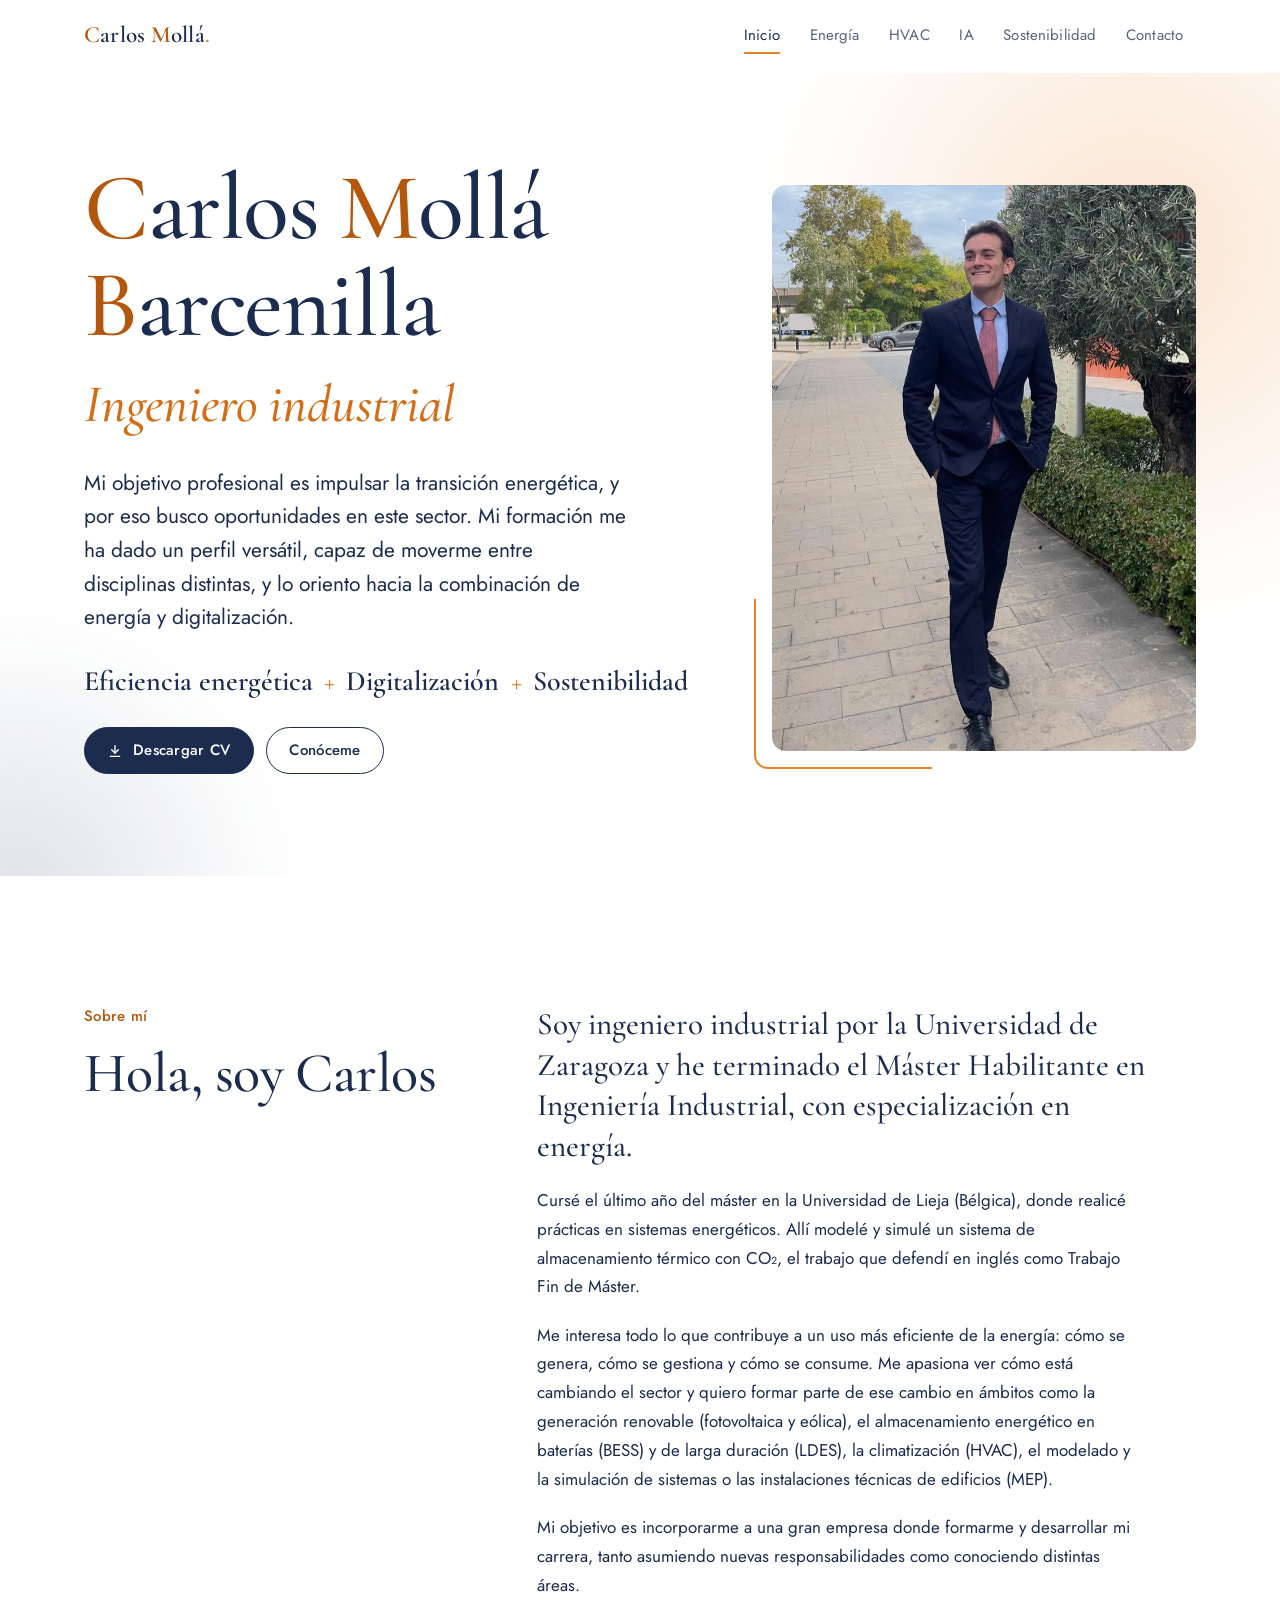
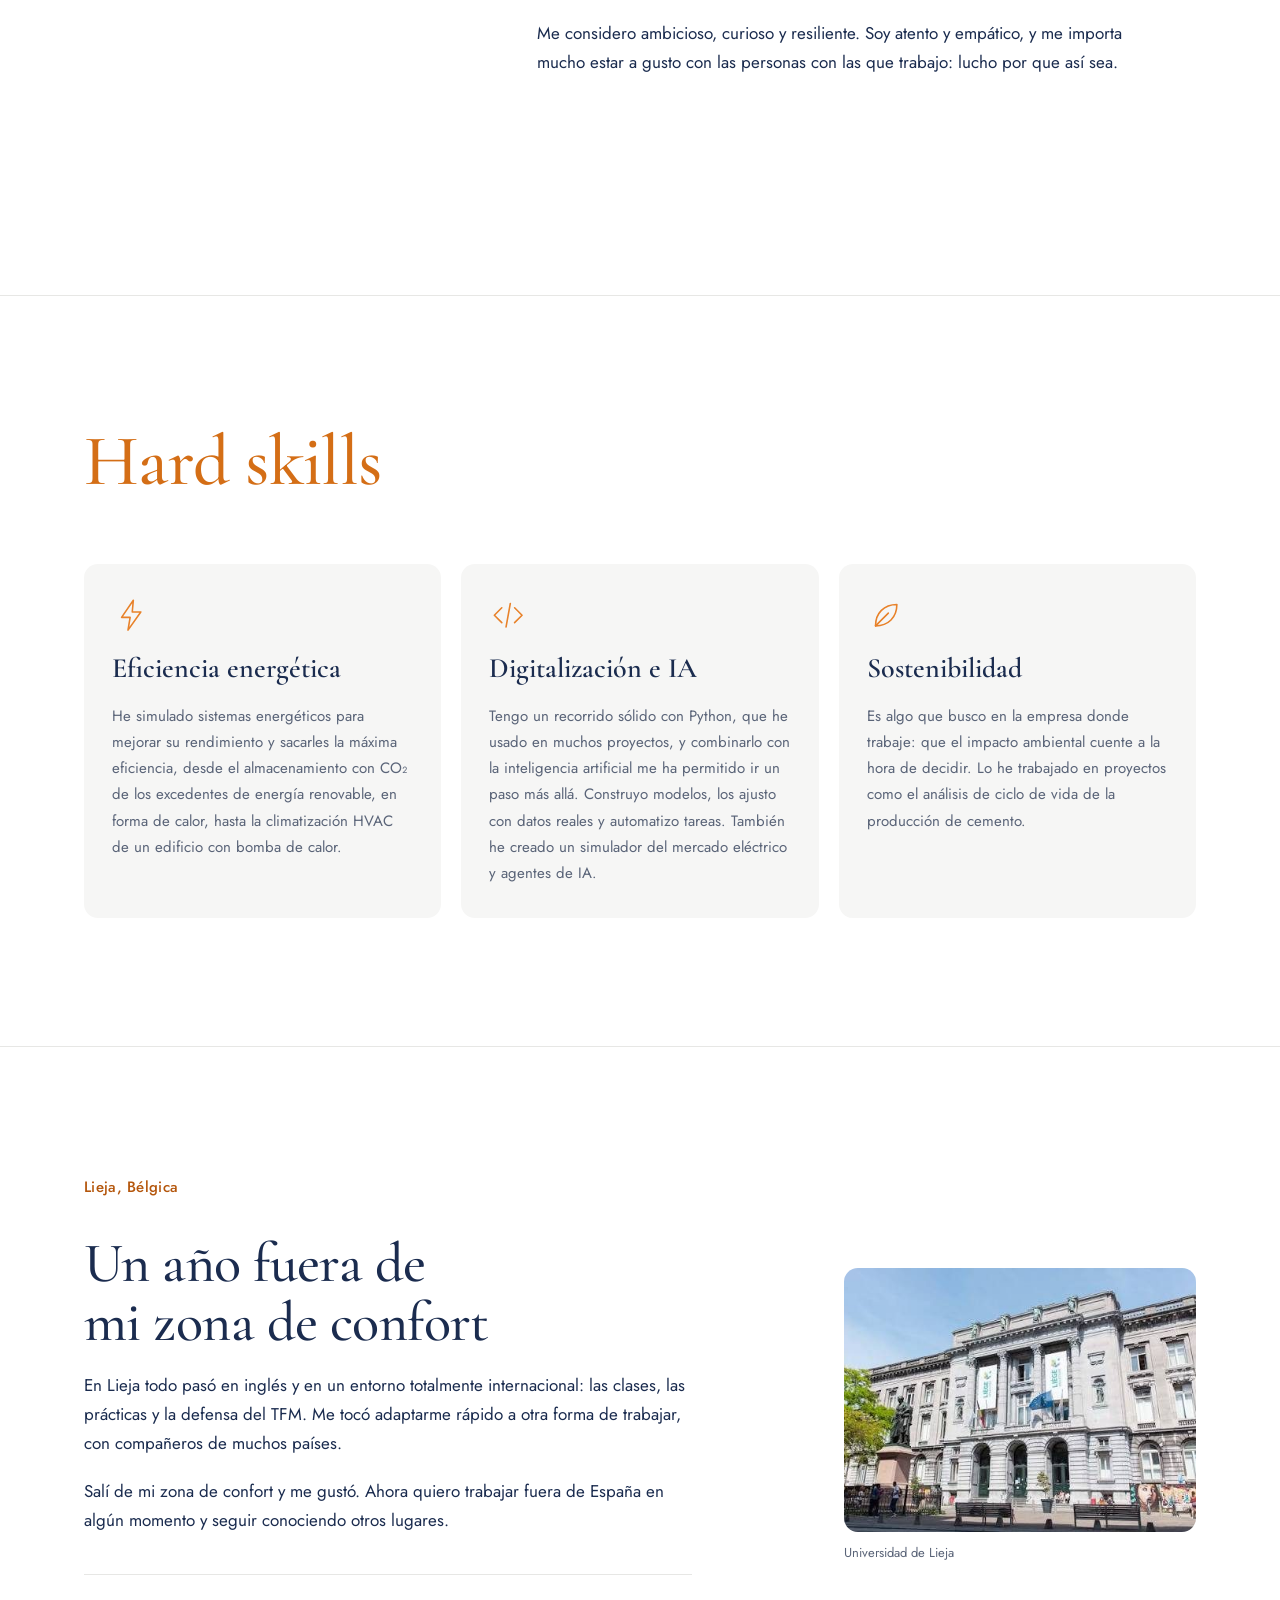
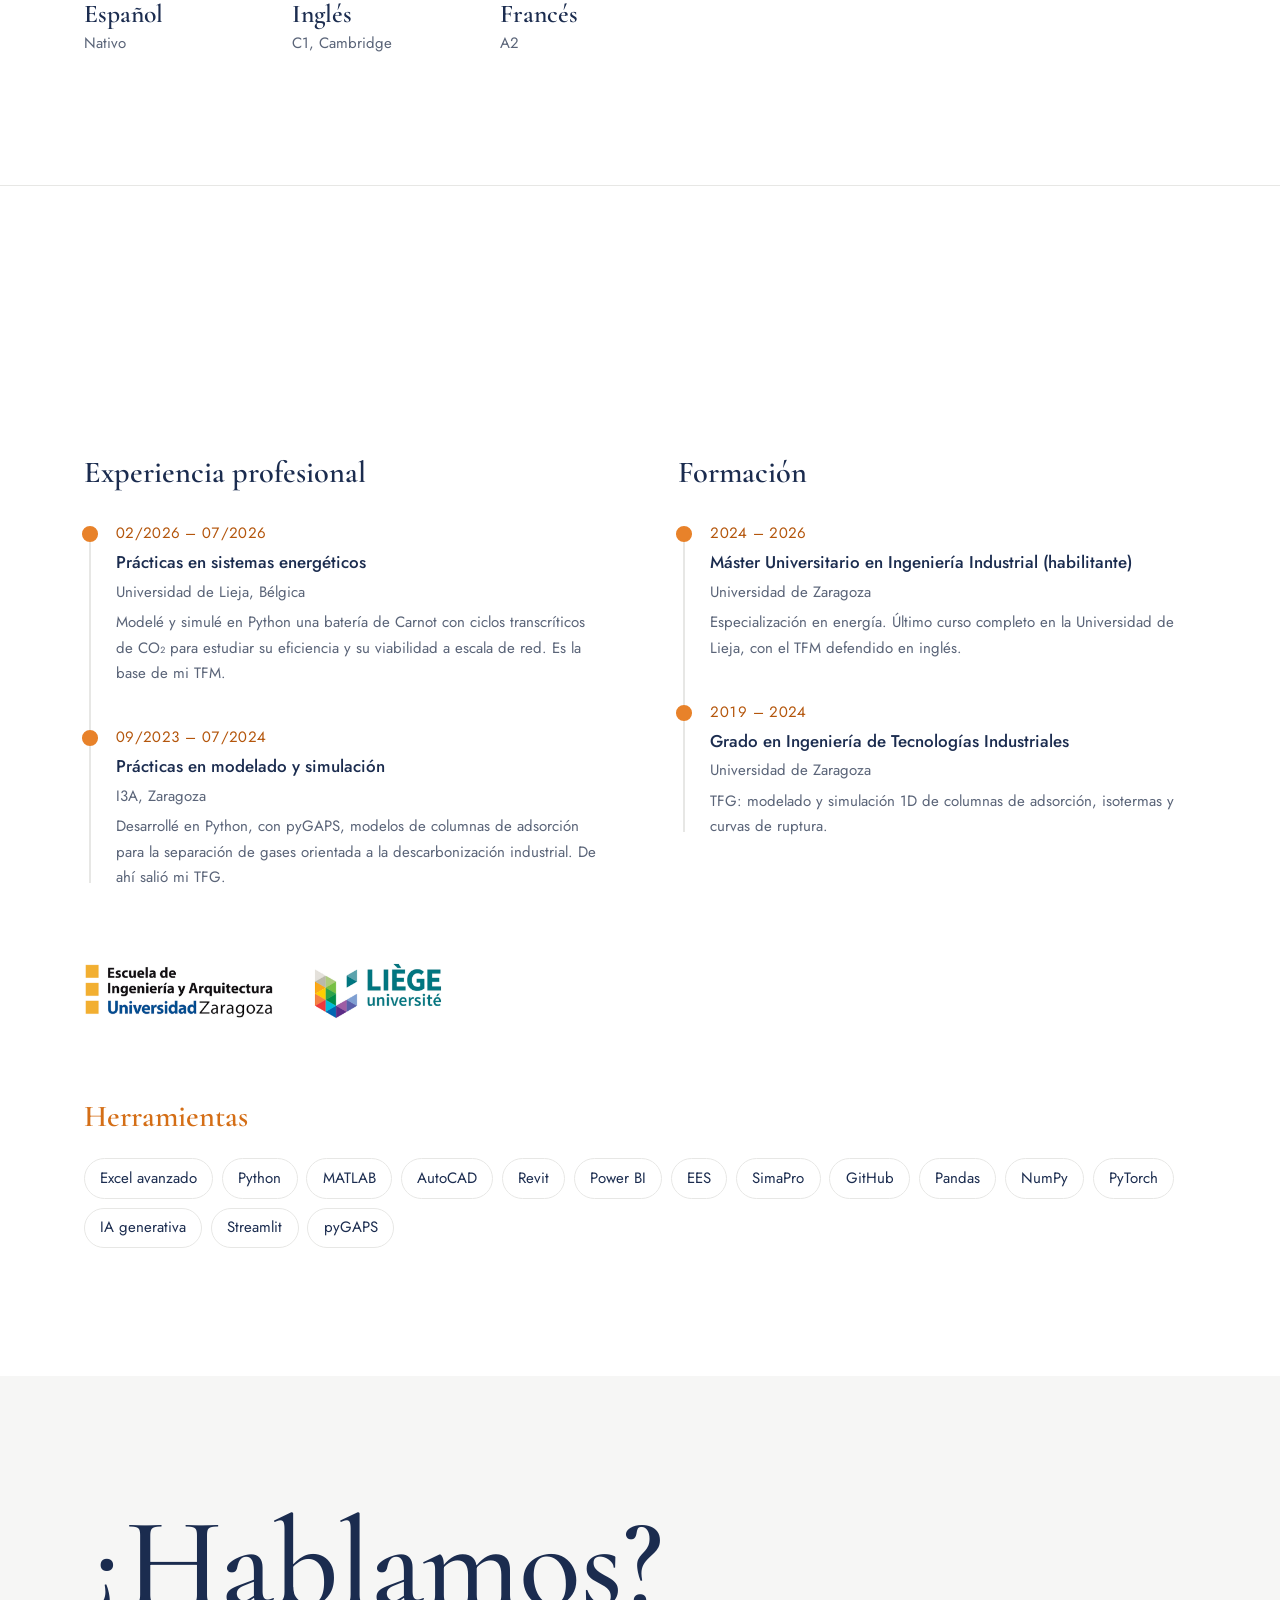
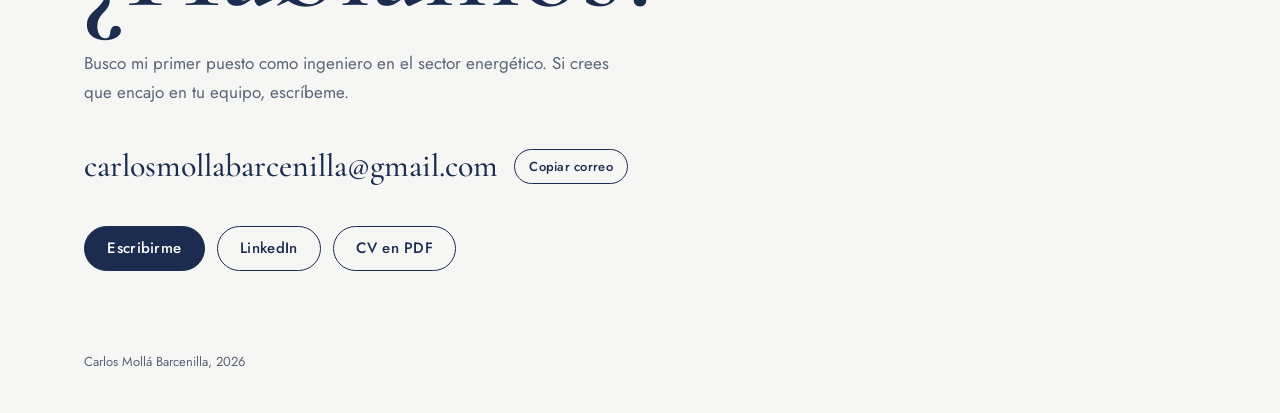
==== commit 7ca482e5: "Iniciales en naranja oscuro e icono C con borde naranja Co-Authored-By: Claude Opus 5.5 <noreply@ant" ====
--- a/index.html
+++ b/index.html
@@ -22,7 +22,7 @@
 
 <header class="cabecera" id="cabecera">
   <div class="envoltura">
-    <a class="marca" href="index.html">Carlos Mollá<span>.</span></a>
+    <a class="marca" href="index.html"><span class="ini">C</span>arlos <span class="ini">M</span>ollá<span>.</span></a>
     <nav class="pestanas" aria-label="Secciones">
       <ul id="pestanas">
         <li><a href="index.html" aria-current="page">Inicio</a></li>
@@ -44,7 +44,7 @@
     <div class="halo" aria-hidden="true"></div><div class="halo marino" aria-hidden="true"></div>
     <div class="envoltura">
       <div class="hero-texto">
-        <h1 id="titulo"><span class="linea"><span>Carlos Mollá</span></span><span class="linea"><span>Barcenilla</span></span><span class="linea rol"><span>Ingeniero industrial</span></span></h1>
+        <h1 id="titulo"><span class="linea"><span><span class="ini">C</span>arlos <span class="ini">M</span>ollá</span></span><span class="linea"><span><span class="ini">B</span>arcenilla</span></span><span class="linea rol"><span>Ingeniero industrial</span></span></h1>
         <p class="hero-entrada">Mi objetivo profesional es impulsar la transición energética, y por eso busco oportunidades en este sector. Mi formación me ha dado un perfil versátil, capaz de moverme entre disciplinas distintas, y lo oriento hacia la combinación de energía y digitalización.</p>
         <p class="ejes" aria-label="Eficiencia energética, digitalización y sostenibilidad">
           <span>Eficiencia energética</span><span class="mas" aria-hidden="true">+</span>
@@ -52,7 +52,7 @@
           <span>Sostenibilidad</span>
         </p>
         <div class="acciones">
-          <a class="boton principal" href="assets/inicio/CV_Carlos_Molla_Barcenilla.pdf" download>
+          <a class="boton principal" href="assets/inicio/CV_CarlosMolla.pdf" download>
             <svg viewBox="0 0 24 24" fill="none" stroke="currentColor" stroke-width="2" stroke-linecap="round" stroke-linejoin="round" aria-hidden="true"><path d="M12 4v11"/><path d="m7 10 5 5 5-5"/><path d="M5 20h14"/></svg>
             Descargar CV
           </a>
@@ -205,7 +205,7 @@
     <div class="acciones revelar">
       <a class="boton principal" href="mailto:carlosmollabarcenilla@gmail.com">Escribirme</a>
       <a class="boton" href="https://www.linkedin.com/in/carlos-moll%C3%A1-barcenilla" target="_blank" rel="noopener">LinkedIn</a>
-      <a class="boton" href="assets/inicio/CV_Carlos_Molla_Barcenilla.pdf" download>CV en PDF</a>
+      <a class="boton" href="assets/inicio/CV_CarlosMolla.pdf" download>CV en PDF</a>
     </div>
     <div class="pie-legal">
       <span>Carlos Mollá Barcenilla, <span id="anio">2026</span></span>
--- a/css/estilo.css
+++ b/css/estilo.css
@@ -80,6 +80,7 @@
 .cabecera.con-borde .envoltura { min-height: 3.75rem; }
 .marca { font-family: var(--f-titulo); font-weight: 600; font-size: 1.45rem; letter-spacing: .01em; text-decoration: none; white-space: nowrap; line-height: 1; }
 .marca span { color: var(--naranja); }
+.ini, .marca .ini { color: var(--naranja-texto); }
 .pestanas { flex: 1; min-width: 0; overflow-x: auto; scrollbar-width: none; }
 .pestanas::-webkit-scrollbar { display: none; }
 .pestanas ul { list-style: none; margin: 0; padding: 0; display: flex; gap: .25rem; justify-content: flex-end; position: relative; }
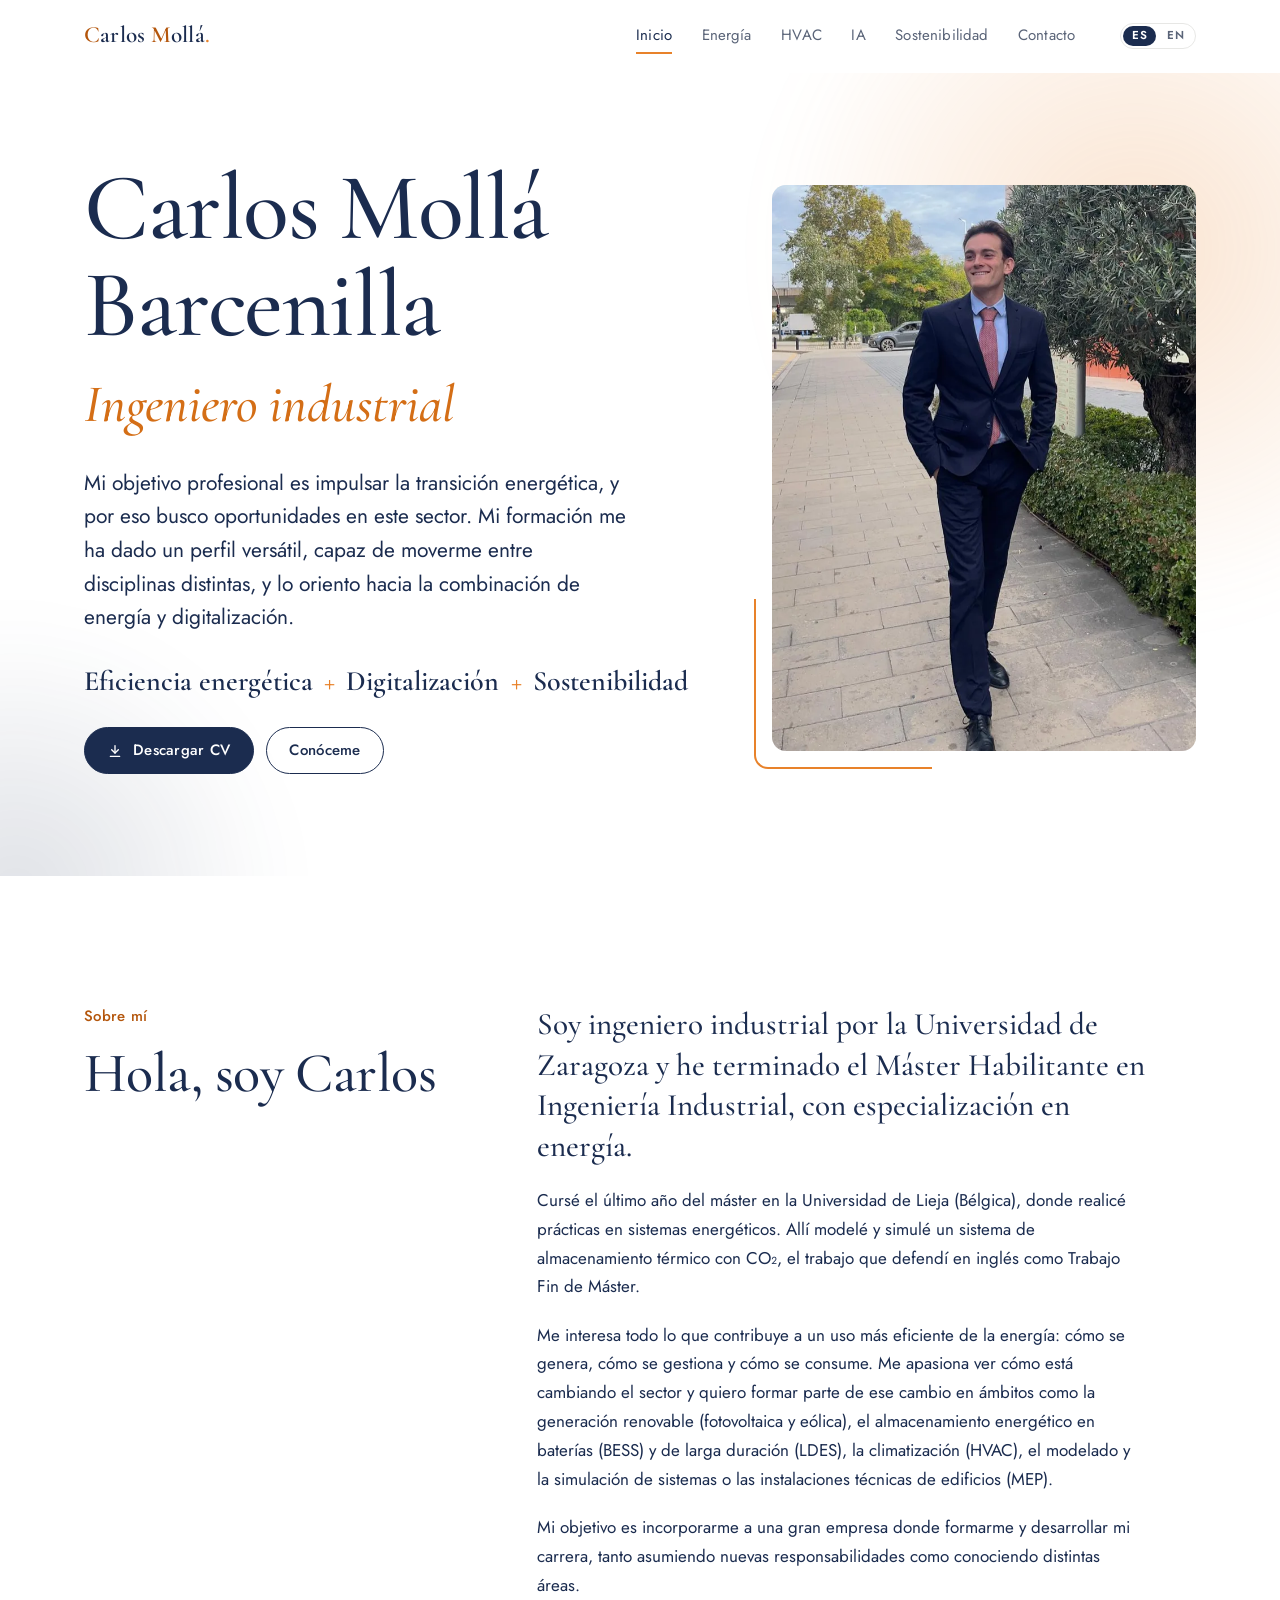
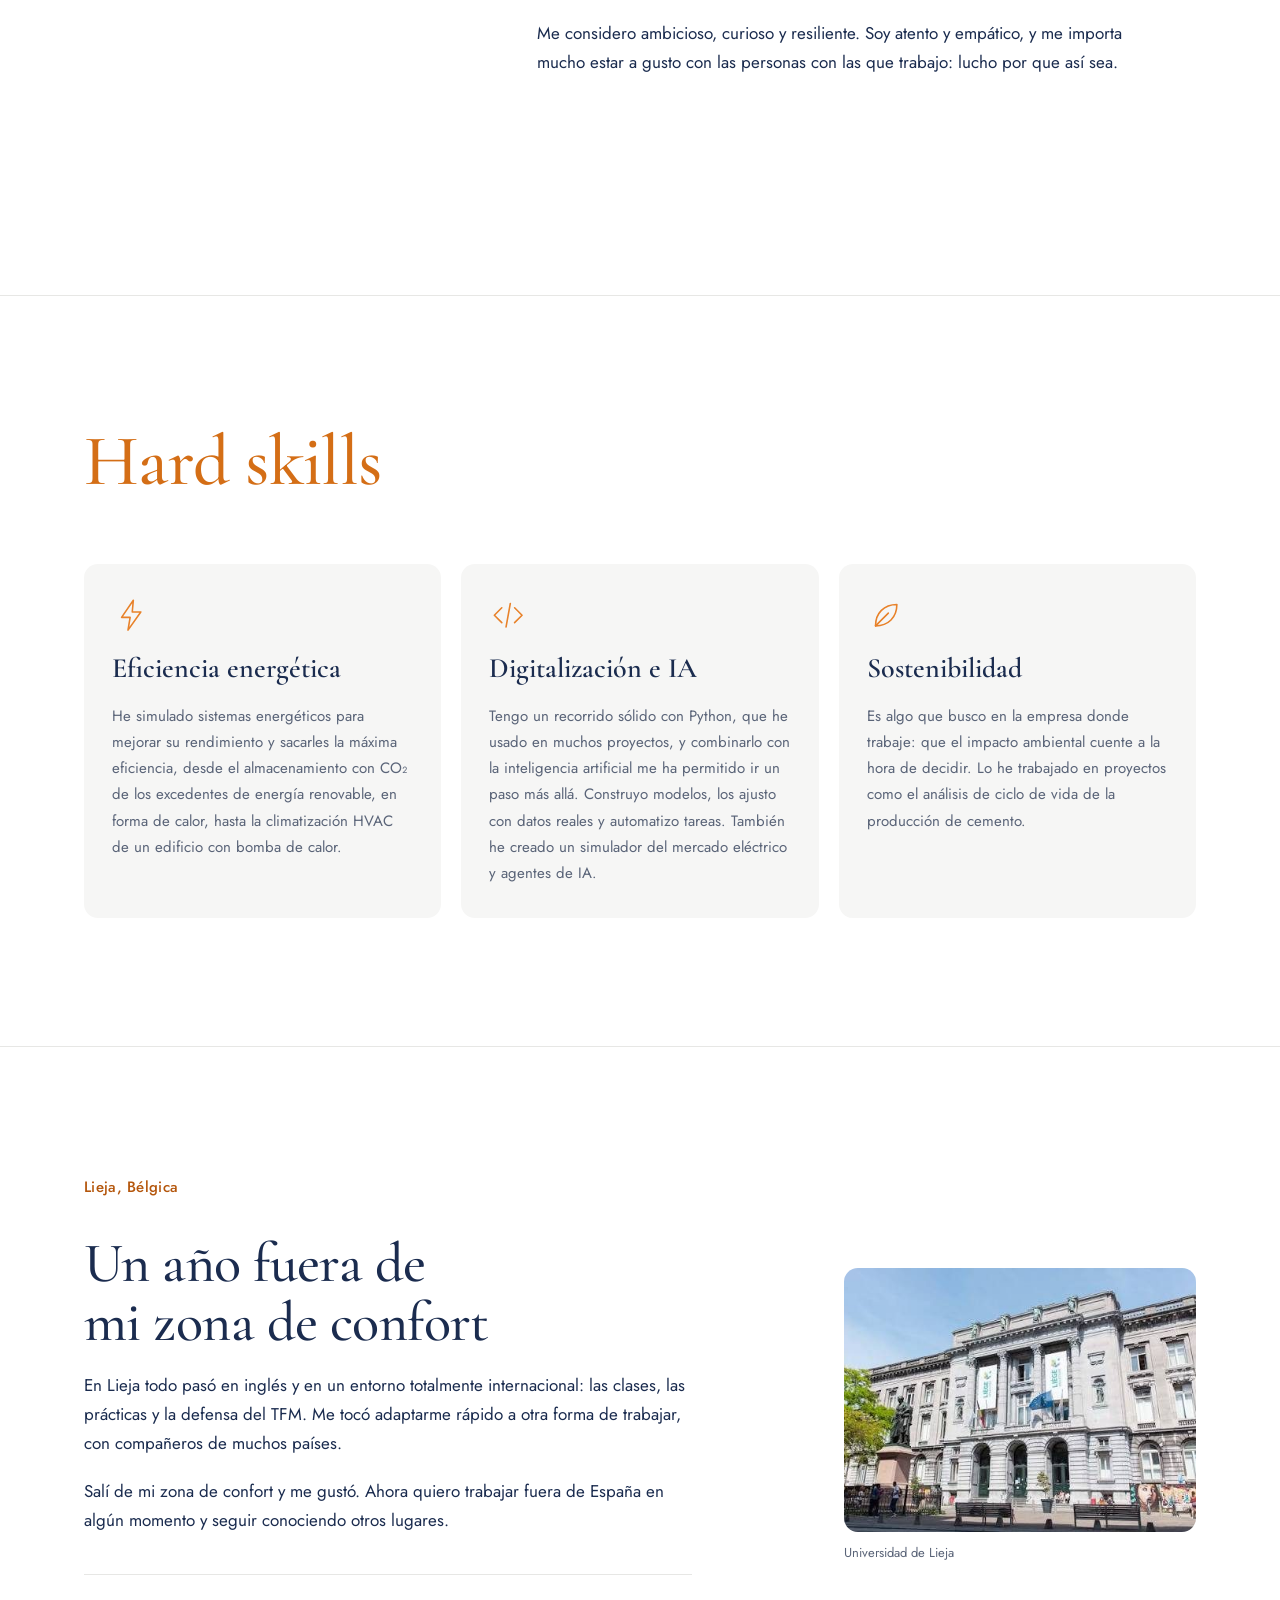
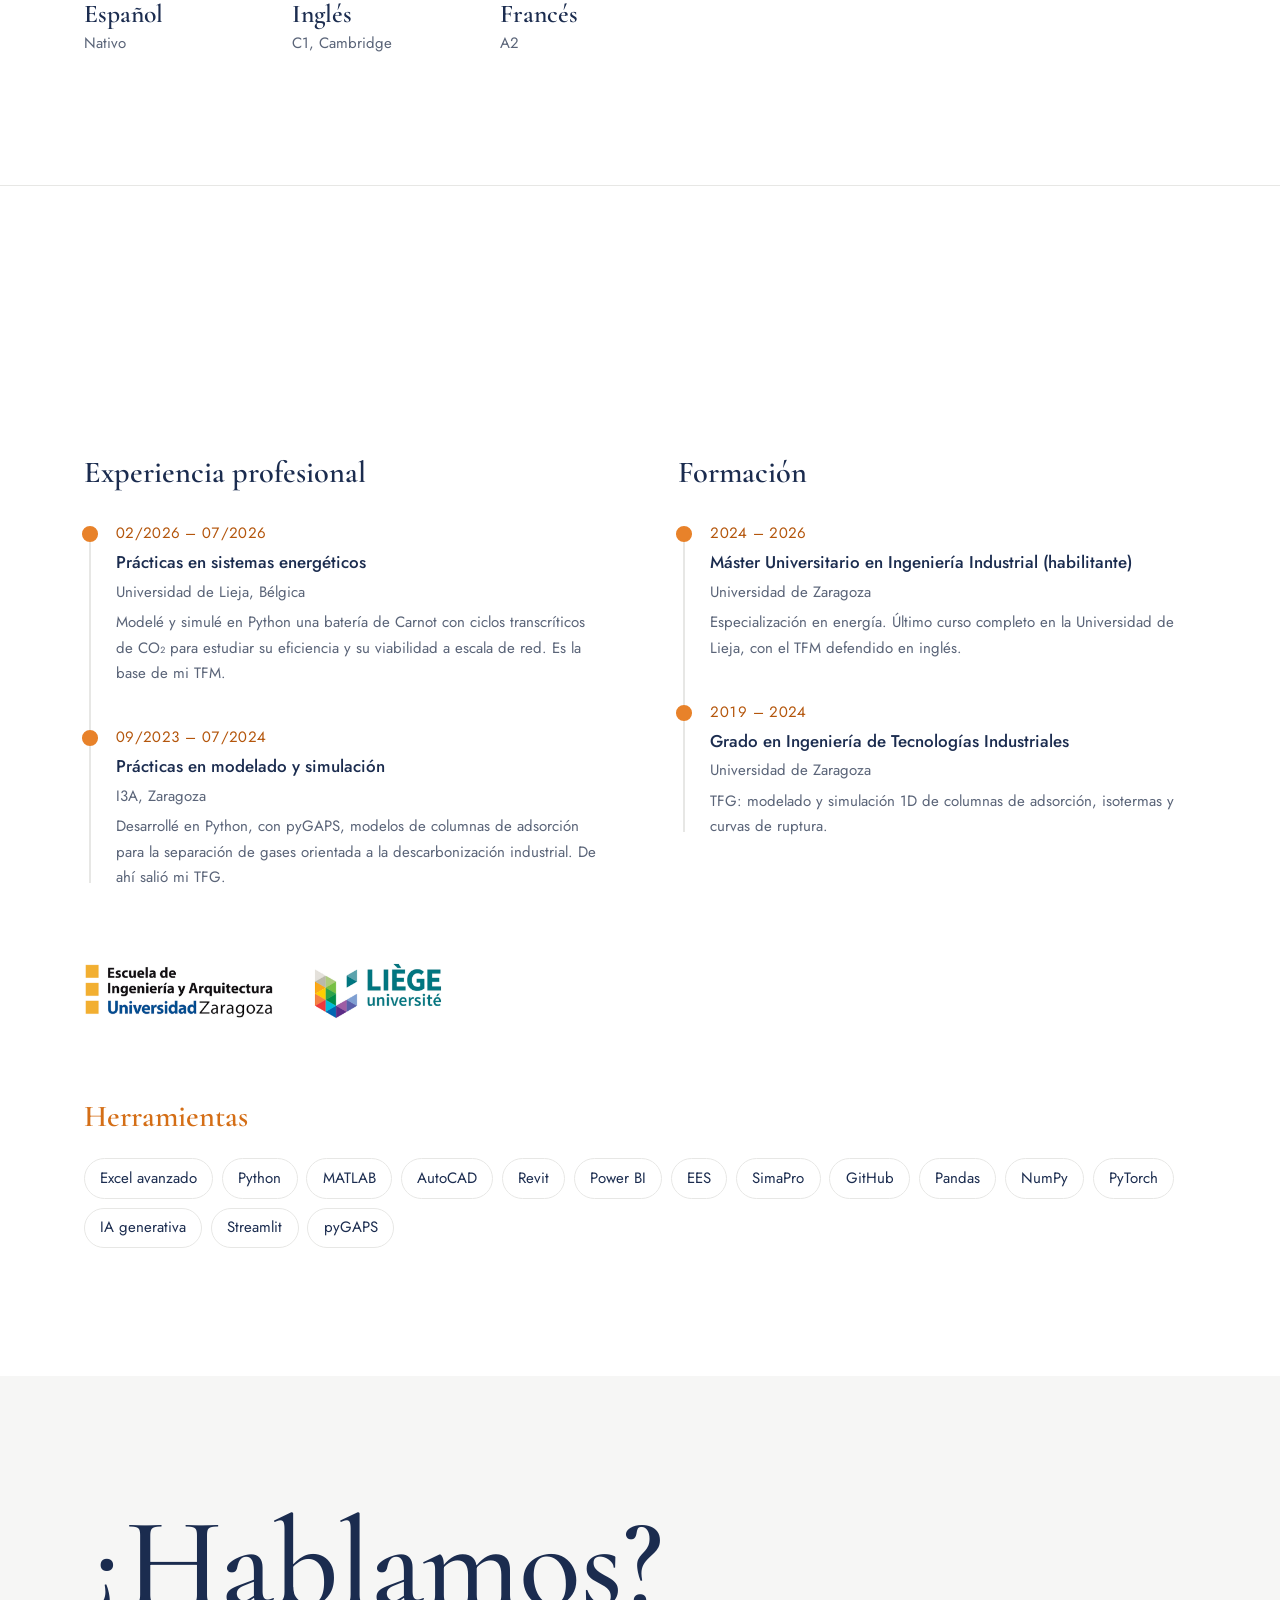
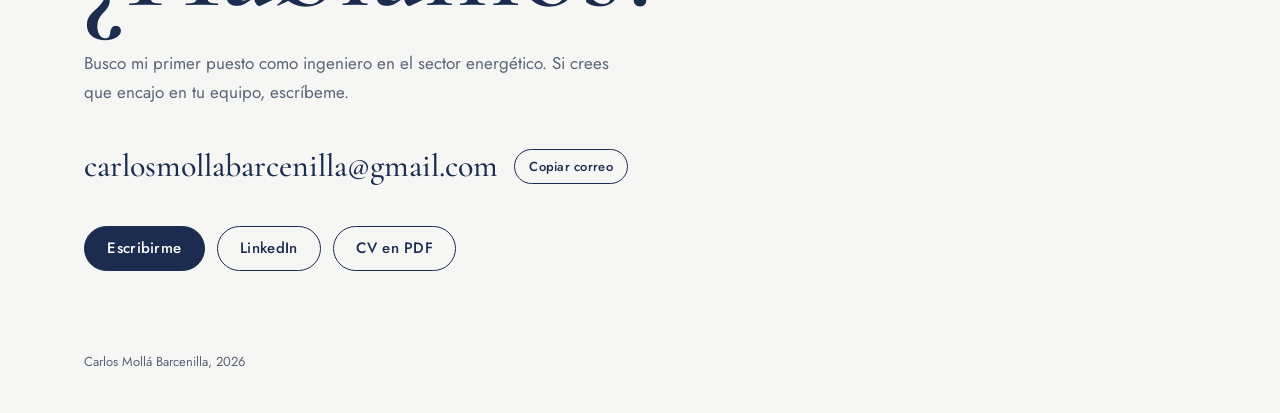
==== commit d1b841c1: "Versión en inglés con selector ES/EN; iniciales solo en la cabecera Co-Authored-By: Claude Opus 5.5 " ====
--- a/index.html
+++ b/index.html
@@ -11,6 +11,8 @@
 <meta name="theme-color" content="#FFFFFF">
 <meta name="color-scheme" content="light">
 <link rel="icon" href="assets/favicon.svg" type="image/svg+xml">
+<link rel="alternate" hreflang="es" href="index.html">
+<link rel="alternate" hreflang="en" href="en/index.html">
 <link rel="preconnect" href="https://fonts.googleapis.com">
 <link rel="preconnect" href="https://fonts.gstatic.com" crossorigin>
 <link rel="stylesheet" href="https://fonts.googleapis.com/css2?family=Cormorant+Garamond:ital,wght@0,500;0,600;1,500&family=Jost:wght@400;500&display=swap">
@@ -34,6 +36,7 @@
         <li class="indicador" id="indicador" aria-hidden="true"></li>
       </ul>
     </nav>
+    <div class="idioma" role="group" aria-label="Idioma"><a href="index.html" hreflang="es" lang="es" aria-current="true" title="Español">ES</a><a href="en/index.html" hreflang="en" lang="en" title="English">EN</a></div>
   </div>
 </header>
 
@@ -44,7 +47,7 @@
     <div class="halo" aria-hidden="true"></div><div class="halo marino" aria-hidden="true"></div>
     <div class="envoltura">
       <div class="hero-texto">
-        <h1 id="titulo"><span class="linea"><span><span class="ini">C</span>arlos <span class="ini">M</span>ollá</span></span><span class="linea"><span><span class="ini">B</span>arcenilla</span></span><span class="linea rol"><span>Ingeniero industrial</span></span></h1>
+        <h1 id="titulo"><span class="linea"><span>Carlos Mollá</span></span><span class="linea"><span>Barcenilla</span></span><span class="linea rol"><span>Ingeniero industrial</span></span></h1>
         <p class="hero-entrada">Mi objetivo profesional es impulsar la transición energética, y por eso busco oportunidades en este sector. Mi formación me ha dado un perfil versátil, capaz de moverme entre disciplinas distintas, y lo oriento hacia la combinación de energía y digitalización.</p>
         <p class="ejes" aria-label="Eficiencia energética, digitalización y sostenibilidad">
           <span>Eficiencia energética</span><span class="mas" aria-hidden="true">+</span>
--- a/css/estilo.css
+++ b/css/estilo.css
@@ -1032,3 +1032,15 @@
 .r3-grupo { fill: var(--gris); font: 500 12px var(--f-texto); letter-spacing: .04em; }
 .r3-mov { fill: var(--gris); font: 400 12px var(--f-texto); transition: fill .3s; }
 .r3-mov.activo { fill: var(--naranja-texto); font-weight: 600; }
+
+/* Selector de idioma ES / EN */
+.idioma { display: inline-flex; flex: none; border: 1px solid var(--linea); border-radius: 999px; padding: 2px; gap: 2px; font-size: .72rem; font-weight: 600; letter-spacing: .06em; }
+.idioma a { padding: .28rem .55rem; border-radius: 999px; text-decoration: none; color: var(--gris, #5B6577); line-height: 1; transition: background .2s, color .2s; }
+.idioma a:hover { color: var(--negro); }
+.idioma a[aria-current="true"] { background: var(--marino); color: #fff; }
+@media (max-width: 760px) {
+  .cabecera .envoltura { position: relative; }
+  .idioma { position: absolute; right: 16px; top: .7rem; }
+}
+html[lang="en"] .documento.horizontal::after { content: "Download PDF"; }
+html[lang="en"] .pestanas a.pronto::after { content: "soon"; }
